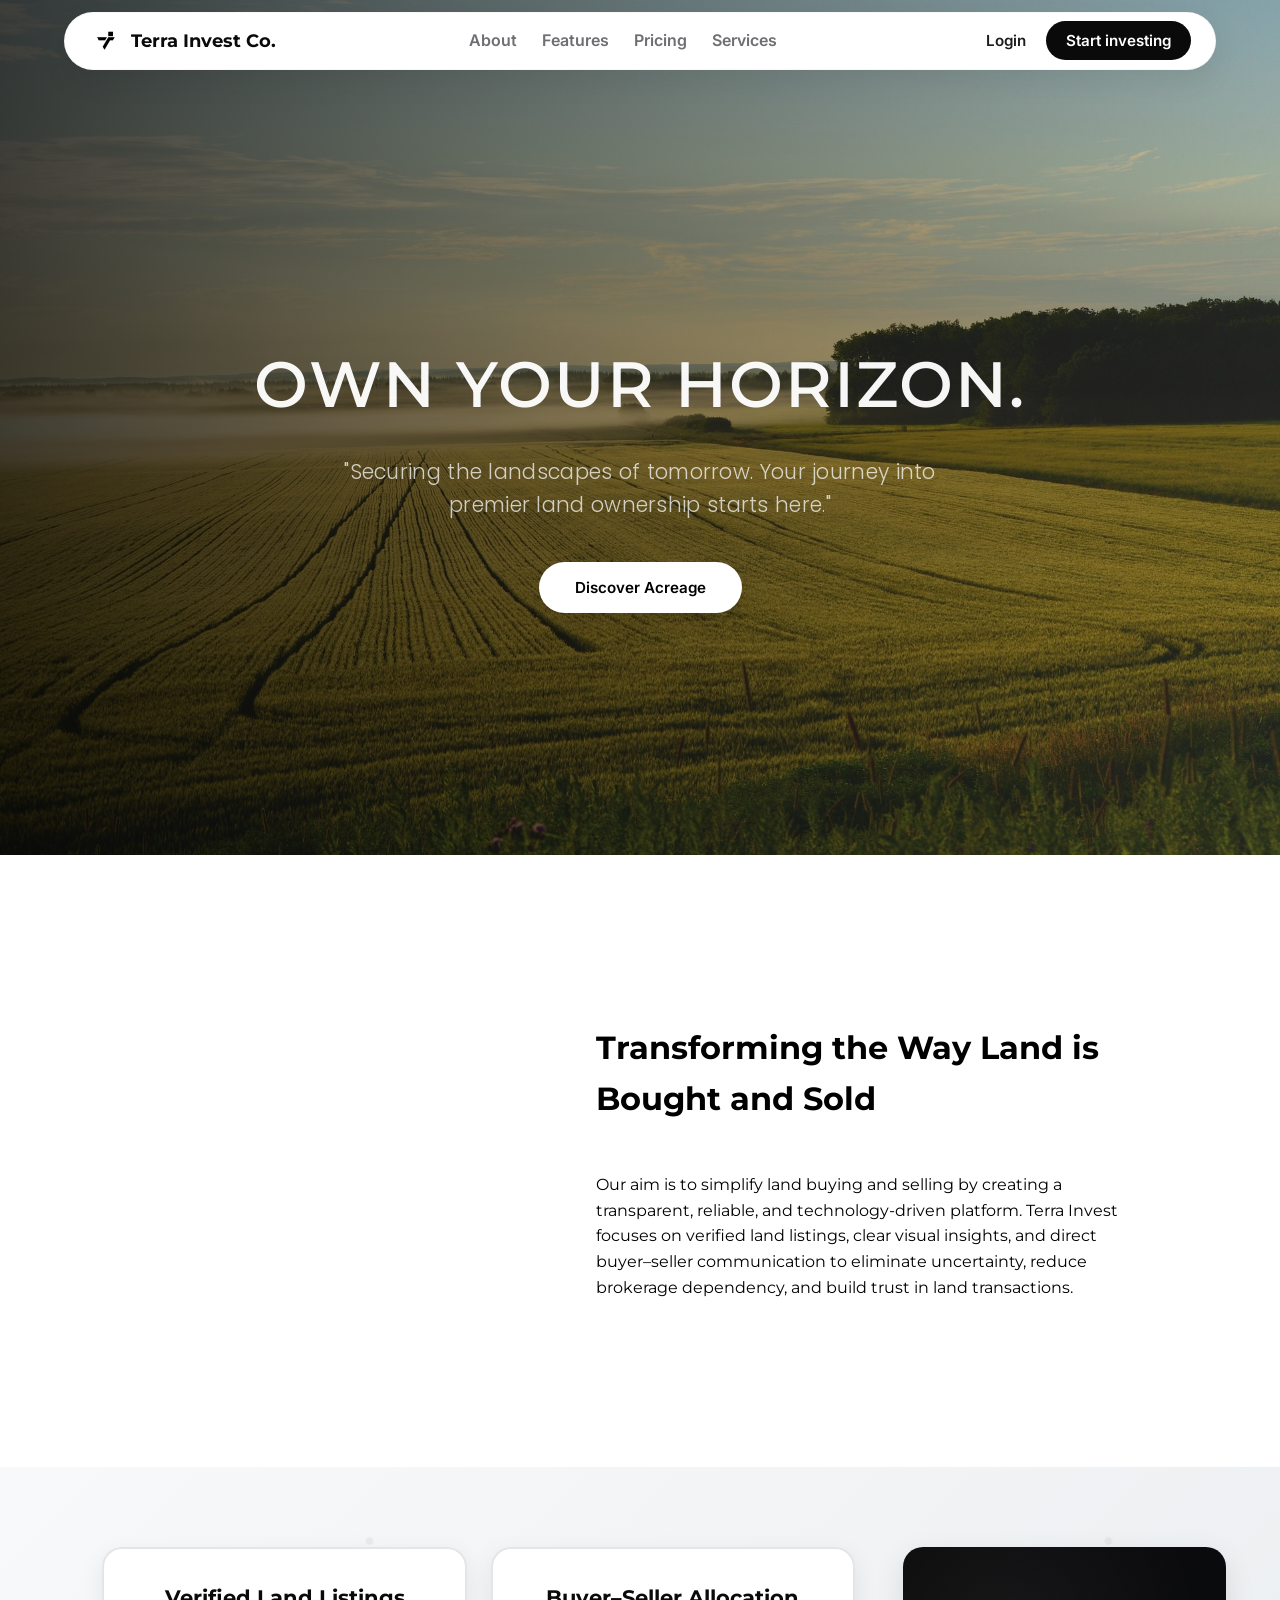
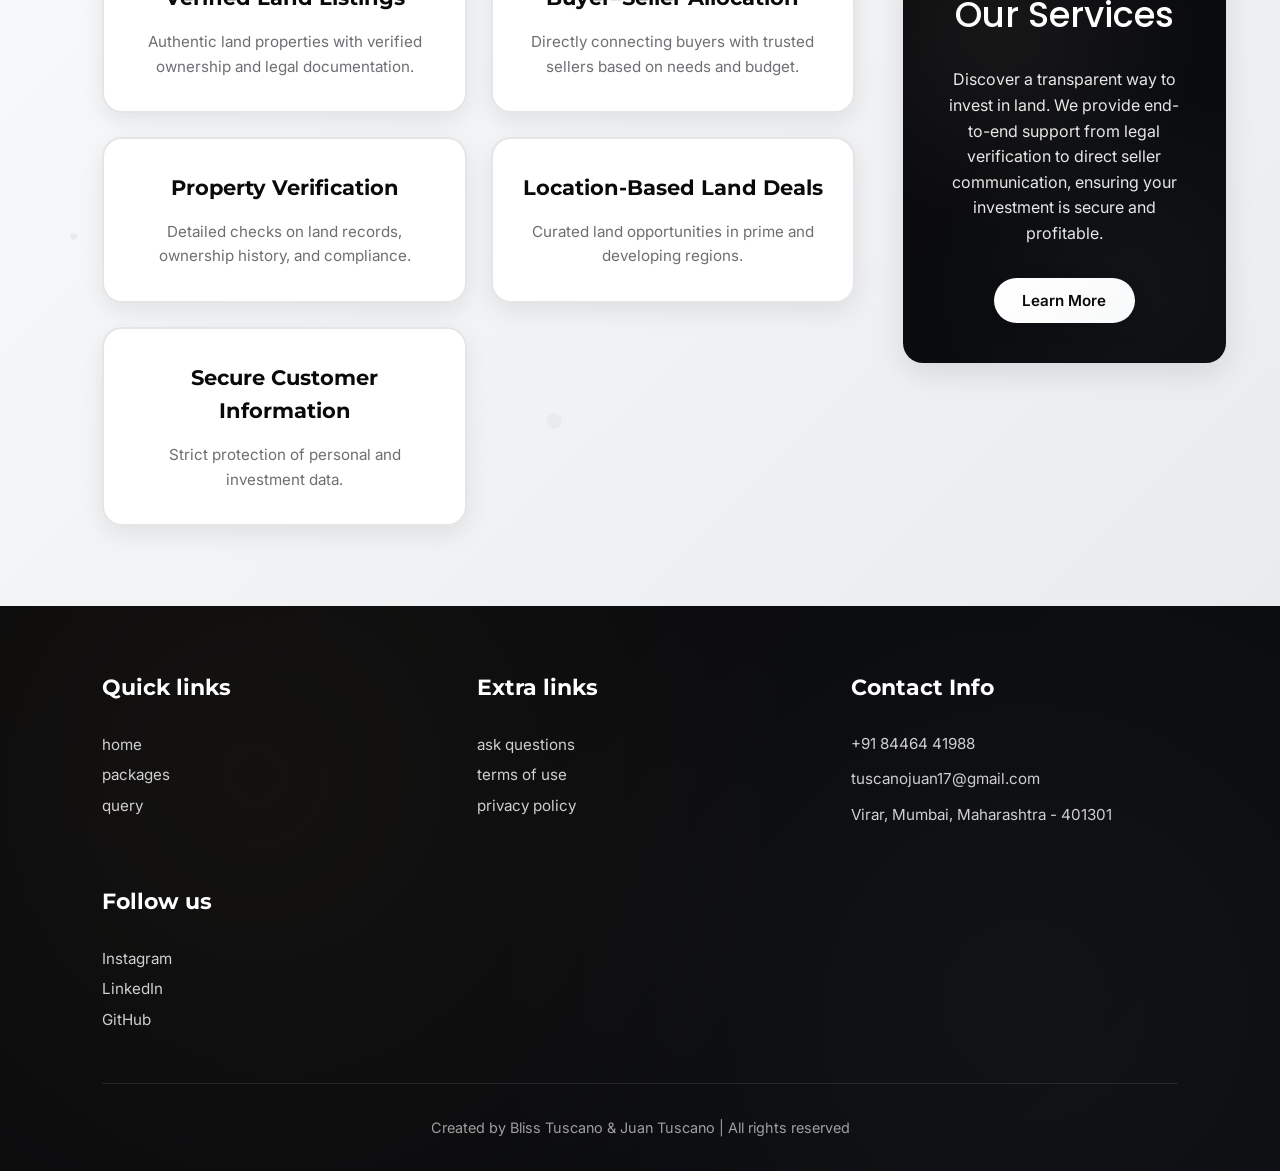
==== index.html @ 183a744d "commit 1" ====
<!DOCTYPE html>
<html lang="en">
<head>
    <meta charset="UTF-8">
    <meta name="viewport" content="width=device-width, initial-scale=1.0">
    <title>Terra Invest & Co.</title>
    <link rel="preconnect" href="https://fonts.googleapis.com">
    <link rel="preconnect" href="https://fonts.gstatic.com" crossorigin>
    <link href="https://fonts.googleapis.com/css2?family=Montserrat:wght@400;600;700;800&family=Inter:wght@300;400;500;600&family=Poppins:wght@100;200;300;400;500;600;700;800;900&display=swap" rel="stylesheet">
    <link rel="stylesheet" href="css/style.css">
    <script src="js/script.js"></script>

<link rel="icon" type="image/png" href="assets/logo_black.png">
</head>
<body>
    <header class="header-wrapper">
    <nav class="floating-navbar">
        <div class="nav-logo">
            <img src="assets/logo_black.png" alt="Terra Invest Co.">
            <span class="logo-text">Terra Invest Co.</span>
        </div>

        <div class="nav-links">
            <div class="close-btn" onclick="toggleMenu()">
                <span>&times;</span>
            </div>
            <a href="#about" class="nav-item">About</a>
            <a href="#features" class="nav-item">Features</a>
            <a href="#pricing" class="nav-item">Pricing</a>
            <a href="#services" class="nav-item">Services</a>
        </div>

        <div class="nav-actions">
            <div id="auth-buttons">
                <a href="#" class="btn-login" onclick="login()">Login</a>
                <a href="#" class="btn-start" onclick="register()">Start investing</a>
            </div>
            <div class="hamburger" onclick="toggleMenu()">
                <span></span>
                <span></span>
                <span></span>
            </div>
        </div>
    </nav>
</header>

  <section class="modern-hero-frame">

    <div class="visual-card" style="background-image: url('assets/farm-5836815_1920.jpg');">

        <div class="content-overlay">
            <div class="text-stack">
                <h1 class="main-display-title">OWN YOUR HORIZON.</h1>
                <p class="description-text">
                   "Securing the landscapes of tomorrow. Your journey into <br>premier land ownership starts here."
                </p>

                <div class="cta-wrapper">
                    <button class="btn-modern-white">Discover Acreage</button>
                </div>
            </div>
        </div>

    </div>
</section>
<section class="aim-wireframe">
  <div class="aim-wrapper">

    <!-- LEFT : Video -->
    <div class="aim-left">
      <div class="video-box">
        <video autoplay muted loop playsinline>
          <source src="assets/hero-video.mp4" type="video/mp4">
        </video>
      </div>
    </div>

    <!-- RIGHT : Content -->
    <div class="aim-right">
      <div class="title-box">
        <h1>Transforming the Way Land is Bought and Sold</h1>
      </div>

      <div class="text-box">
        <p>
          Our aim is to simplify land buying and selling by creating a transparent,
          reliable, and technology-driven platform. Terra Invest focuses on verified
          land listings, clear visual insights, and direct buyer–seller communication
          to eliminate uncertainty, reduce brokerage dependency, and build trust in
          land transactions.
        </p>
      </div>
    </div>


</div>
</section>
<section class="services-wrapper">
    <div class="services-content">
        <div class="services-grid">
            <div class="service">
                <h3>Verified Land Listings</h3>
                <p>Authentic land properties with verified ownership and legal documentation.</p>
            </div>

            <div class="service">
                <h3>Buyer–Seller Allocation</h3>
                <p>Directly connecting buyers with trusted sellers based on needs and budget.</p>
            </div>

            <div class="service">
                <h3>Property Verification</h3>
                <p>Detailed checks on land records, ownership history, and compliance.</p>
            </div>

            <div class="service">
                <h3>Location-Based Land Deals</h3>
                <p>Curated land opportunities in prime and developing regions.</p>
            </div>

            <div class="service">
                <h3>Secure Customer Information</h3>
                <p>Strict protection of personal and investment data.</p>
            </div>
        </div>

        <div class="our-services-content">
            <h2>Our Services</h2>
            <p>
                Discover a transparent way to invest in land. We provide end-to-end support
                from legal verification to direct seller communication, ensuring your
                investment is secure and profitable.
            </p>
            <button>Learn More</button>
        </div>
    </div>
</section>

<footer>
    <div class="footer-container">
        <div class="footer-section">
            <h3>Quick links</h3>
            <a href="#home">home</a>
            <a href="#packages">packages</a>
            <a href="#query">query</a>
        </div>

        <div class="footer-section">
            <h3>Extra links</h3>
            <a href="#contact">ask questions</a>
            <a href="#">terms of use</a>
            <a href="#">privacy policy</a>
        </div>

        <div class="footer-section">
            <h3>Contact Info</h3>
            <p>+91 84464 41988</p>
            <p>tuscanojuan17@gmail.com</p>
            <p>Virar, Mumbai, Maharashtra - 401301</p>
        </div>

        <div class="footer-section">
            <h3>Follow us</h3>
            <a href="#">Instagram</a>
            <a href="#">LinkedIn</a>
            <a href="#">GitHub</a>
        </div>
    </div>

    <div class="footer-bottom">
        <p>Created by Bliss Tuscano & Juan Tuscano | All rights reserved</p>
    </div>
</footer>

<!-- Auth Modal -->
<div id="auth-modal" class="modal-overlay">
    <div class="modal-content">
        <div class="modal-header">
            <h2 id="modal-title">Welcome Back</h2>
            <button class="modal-close" onclick="closeAuthModal()">&times;</button>
        </div>
        <div class="modal-body">
            <div class="tab-buttons">
                <button class="tab-btn active" onclick="switchTab('login')">Login</button>
                <button class="tab-btn" onclick="switchTab('register')">Register</button>
            </div>

            <div id="login-tab" class="tab-content active">
                <form action="php/login.php" method="POST" class="auth-form">
                    <div class="form-group">
                        <input type="email" name="email" placeholder="Email ID" required>
                    </div>
                    <div class="form-group">
                        <input type="password" name="password" placeholder="Password" required>
                    </div>
                    <button type="submit" name="login" class="auth-submit">Login</button>
                </form>
            </div>

            <div id="register-tab" class="tab-content">
                <form action="php/register.php" method="POST" class="auth-form">
                    <div class="form-group">
                        <input type="text" name="name" placeholder="Full Name" required>
                    </div>
                    <div class="form-group">
                        <input type="email" name="email" placeholder="Email ID" required>
                    </div>
                    <div class="form-group">
                        <input type="password" name="password" placeholder="Password" required>
                    </div>
                    <div class="form-group">
                        <input type="password" name="confirm_password" placeholder="Confirm Password" required>
                    </div>
                    <button type="submit" name="register" class="auth-submit">Create Account</button>
                </form>
            </div>
        </div>
    </div>
</div>

</body>
</html>
---- css/style.css ----
:root {
    --brand-dark: #0a0a0b;
    --brand-gold: #c5a059;
    --nav-bg: #ffffff;
    --text-main: #1d1d1f;
    --text-muted: #6e6e73;
    --white: #ffffff;
    --dark-navy: #0a0c10;
}

* { margin: 0; padding: 0; box-sizing: border-box; }

body { 
    font-family: 'Inter', sans-serif; 
    line-height: 1.6; 
    background-color: #f2f0f0;
    margin: 0;
    padding: 0;
    width: 100%;
    overflow-x: hidden;
}

html {
    scroll-behavior: smooth;
}

/* Nav */
.header-wrapper {
    position: fixed;
    top: 0;
    left: 0;
    width: 100%;
    padding: 12px 0;
    z-index: 1000;
    display: flex;
    justify-content: center;
}

.floating-navbar {
    width: 90%;
    max-width: 1200px;
    background: var(--nav-bg);
    display: flex;
    align-items: center;
    justify-content: space-between;
    padding: 12px 24px;
    border-radius: 100px;
    box-shadow: 0 10px 30px rgba(0,0,0,0.08);
    border: 1px solid rgba(0,0,0,0.03);
}

.nav-logo { 
    display: flex; 
    align-items: center; 
    gap: 10px; 
}

.nav-logo img { height: 32px; width: auto; }

.logo-text {
    font-family: 'Montserrat', sans-serif;
    font-weight: 700;
    font-size: 1.1rem;
    color: var(--brand-dark);
}

.nav-links { display: flex; gap: 25px; }

.nav-item {
    text-decoration: none;
    font-weight: 600;
    font-size: 1rem;
    color: var(--text-muted);
    transition: color 0.3s ease;
}

.nav-item:hover { color: var(--brand-dark); }

.nav-actions { display: flex; gap: 12px; align-items: center; }

.hamburger {
    display: none;
    flex-direction: column;
    cursor: pointer;
    gap: 4px;
}

.hamburger span {
    width: 25px;
    height: 3px;
    background: var(--brand-dark);
    transition: 0.3s;
}

.nav-links.mobile-open {
    display: flex;
    position: fixed;
    top: 0;
    right: 0;
    width: 20vw; /* 20% of screen width */
    height: 100vh;
    background: rgba(255, 255, 255, 0.95);
    backdrop-filter: blur(15px);
    flex-direction: column;
    justify-content: flex-start;
    align-items: center;
    padding-top: 100px; /* Increased space from top to account for close button */
    gap: 1.5rem;
    z-index: 9999;
    border-radius: 0;
    box-shadow: -5px 0 20px rgba(0,0,0,0.1);
    animation: slideInFromRight 0.3s ease-out;
}

.nav-links.mobile-open .nav-item {
    font-size: 1.1rem;
    font-weight: 600;
    color: var(--brand-dark);
    text-decoration: none;
    padding: 0.8rem 1rem;
    border-radius: 25px;
    transition: all 0.3s ease;
    position: relative;
    width: 80%; /* Fit within 20% width */
    text-align: center;
}

.close-btn {
    display: none; /* Hidden by default on all screens */
    position: absolute;
    top: 20px;
    right: 20px;
    width: 40px;
    height: 40px;
    background: rgba(0, 0, 0, 0.1);
    border-radius: 50%;
    align-items: center;
    justify-content: center;
    cursor: pointer;
    transition: all 0.3s ease;
    z-index: 10000;
}

.close-btn:hover {
    background: rgba(0, 0, 0, 0.2);
    transform: scale(1.1);
}

.close-btn span {
    font-size: 24px;
    color: var(--brand-dark);
    line-height: 1;
    font-weight: bold;
}

/* Mobile-only close button */
@media (max-width: 768px) {
    .nav-links.mobile-open .close-btn {
        display: flex; /* Show only on mobile when menu is open */
    }
}

/* Desktop: Ensure close button is completely hidden */
@media (min-width: 769px) {
    .close-btn {
        display: none !important;
        visibility: hidden;
    }
}

.nav-links.mobile-open .nav-item::after {
    content: '';
    position: absolute;
    bottom: 0;
    left: 50%;
    width: 0;
    height: 2px;
    background: var(--brand-dark);
    transition: all 0.3s ease;
    transform: translateX(-50%);
}

.nav-links.mobile-open .nav-item:hover::after {
    width: 80%;
}

@keyframes slideInFromRight {
    from {
        opacity: 0;
        transform: translateX(100%);
    }
    to {
        opacity: 1;
        transform: translateX(0);
    }
}

.btn-login, .btn-start {
    font-weight: 600;
    font-size: 0.95rem;
    text-decoration: none;
    border-radius: 50px;
}

.btn-login {
    color: var(--text-main);
    padding: 8px 16px;
    transition: background 0.3s;
}

.btn-login:hover { background: #f5f5f7; }

.btn-start {
    background: var(--brand-dark);
    color: var(--white);
    padding: 10px 20px;
    transition: all 0.3s;
}

.btn-start:hover {
    background: #1d1d1f;
    transform: translateY(-2px);
}

.btn-logout {
    color: var(--text-main);
    padding: 8px 16px;
    text-decoration: none;
    font-weight: 600;
    font-size: 0.95rem;
    border-radius: 50px;
    transition: background 0.3s;
}

.btn-logout:hover {
    background: #f5f5f7;
}

.user-greeting {
    color: var(--text-main);
    font-weight: 600;
    font-size: 0.95rem;
    margin-right: 12px;
}

/* Hero */
.modern-hero-frame {
    min-height: 95vh;
    height: 95vh;
    position: relative;
    overflow: hidden;
}

@media (max-width: 768px) {
    .modern-hero-frame {
        min-height: 100vh;
        height: auto;
        padding-bottom: 2rem;
    }

    .visual-card {
        height: 100vh;
        box-shadow: inset 0 0 50px rgba(0, 0, 0, 0.3), 0 10px 40px rgba(0, 0, 0, 0.2);
    }
}

@media (max-width: 480px) {
    .modern-hero-frame {
        min-height: 90vh;
        padding-bottom: 1rem;
    }

    .visual-card {
        height: 90vh;
        box-shadow: inset 0 0 60px rgba(0, 0, 0, 0.4), 0 8px 30px rgba(0, 0, 0, 0.25);
    }
}

.visual-card {
    position: absolute;
    top: 0;
    left: 0;
    width: 100%;
    height: 95vh;
    background: url('assets/farm-5836815_1920.jpg') center/cover no-repeat;
    z-index: 1;
}

.content-overlay {
    position: absolute;
    inset: 0;
    background: linear-gradient(to right, rgba(0,0,0,0.75) 0%, rgba(0,0,0,0.1) 100%);
    display: flex;
    flex-direction: column;
    align-items: center;
    justify-content: center;
    text-align: center;
    padding: 0 8%;
    gap: 2rem;
    z-index: 2;
}

.text-stack {
    display: flex;
    flex-direction: column;
    align-items: center;
    gap: 1.5rem;
    max-width: 700px;
    margin-top: 05rem;
    width: 100%;
}

.main-display-title {
    font-family: 'Montserrat', sans-serif;
    font-size: clamp(2rem, 8vw, 4rem);
    font-weight: 550;
    width: max-content;
    line-height: 0.95;
    letter-spacing: 2px;
    color: rgba(255, 255, 255, 0.962);
    margin: 2rem 0 0 0;
}

.description-text {
      font-family: "Poppins", sans-serif;
    font-size: clamp(1rem, 3vw, 1.3rem);
    letter-spacing: 0.3px;
    width: fit-content;
    line-height: 1.6;
    font-weight: 300;
    margin-top: 1.0rem;
    color: rgba(255, 255, 255, 0.732);
}

.cta-wrapper {
    margin-top: 1rem;
}

.btn-modern-white {
    background: var(--white);
    color: #000000;
    border: none;
    padding: 16px 36px;
    border-radius: 100px;
    font-family: 'Inter', sans-serif;
    font-weight: 600;
    font-size: 0.95rem;
    cursor: pointer;
    transition: all 0.3s ease;
    box-shadow: 0 8px 25px rgba(0,0,0,0.1);
}

.btn-modern-white:hover {
    transform: translateY(-2px);
    box-shadow: 0 12px 30px rgba(0,0,0,0.15);
}

/* Responsive */
@media (max-width: 1200px) and (min-width: 993px) {
  .title-box h1 {
    font-size: clamp(2rem, 4vw + 0.5rem, 2.8rem);
  }
  .text-box p {
    font-size: clamp(1.1rem, 2vw + 0.3rem, 1.3rem);
  }
}

@media (max-width: 768px) {
    .header-wrapper {
        padding: 0; /* Remove all padding for mobile */
    }
    .nav-links { display: none; }
    .hamburger { display: flex; }
    .floating-navbar {
        width: 100%;
        padding: 12px 16px; /* Add vertical padding for height, keep horizontal */
        background: var(--nav-bg); /* Keep white background */
        backdrop-filter: blur(10px);
        box-shadow: 0 10px 30px rgba(0,0,0,0.08);
        border: 1px solid rgba(0,0,0,0.03);
        border-radius: 0; /* Remove border radius for straight edges */
        min-height: 56px; /* Set minimum height for better touch targets */
        align-items: center; /* Ensure vertical centering */
    }
    .nav-logo img {
        display: block; /* Show original logo */
        height: 28px;
    }
    .nav-logo {
        background-image: none; /* Remove background image */
        padding-left: 0;
        width: auto;
    }
    .logo-text {
        font-family: 'Montserrat', sans-serif;
        font-weight: 700; /* Same as desktop */
        font-size: 1rem;
        color: var(--brand-dark); /* Keep black text */
    }
    .nav-actions { gap: 12px; }
    .btn-login {
        padding: 6px 12px;
        font-size: 0.85rem;
        background: transparent;
        color: var(--text-main);
        border: none;
    }
    .btn-login:hover {
        background: #f5f5f7;
    }
    .btn-start { display: none; } /* Hide Start investing button on mobile */

    /* Mobile Hero Redesign */
    .content-overlay {
        padding: 0 6%;
        gap: 1.5rem;
        justify-content: flex-start;
        padding-top: 30vh; /* Minimum 30% spacing from top */
        background: linear-gradient(to right, rgba(0,0,0,0.8) 0%, rgba(0,0,0,0.2) 100%);
    }

    .text-stack {
        margin-top: 0;
        gap: 1rem;
        align-items: flex-start;
        text-align: left;
    }

    .main-display-title {
        font-size: clamp(2.2rem, 12vw, 3.2rem);
        line-height: 1;
        letter-spacing: 1px;
        text-align: left;
        width: 100%;
        max-width: none;
        margin-top: 0;
    }

    .description-text {
        font-size: clamp(0.95rem, 4.5vw, 1.1rem);
        margin-top: 0.5rem;
        text-align: left;
        max-width: 100%;
        line-height: 1.5;
    }

    .description-text br {
        display: none; /* Remove line break on mobile */
    }

    .btn-modern-white {
        padding: 16px 32px;
        font-size: 0.95rem;
        margin-top: 1rem;
    }

    .title-box h1 {
      font-size: clamp(1.6rem, 6vw, 2.4rem);
    }
    .text-box p {
      font-size: clamp(0.9rem, 3.5vw, 1.2rem);
    }
}

/* Hamburger Animation */
.hamburger {
    cursor: pointer;
    transition: all 0.3s ease;
}

.hamburger.active span:nth-child(1) {
    transform: rotate(-45deg) translate(-6px, 6px);
}

.hamburger.active span:nth-child(2) {
    opacity: 0;
    transform: translateX(20px);
}

.hamburger.active span:nth-child(3) {
    transform: rotate(45deg) translate(-6px, -6px);
}

/* Additional Mobile Improvements */
@media (max-width: 480px) {
    .header-wrapper {
        padding: 0; /* Remove all padding for mobile */
    }
    .floating-navbar {
        width: 100%;
        padding: 10px 12px; /* Add vertical padding for height, keep horizontal */
        background: var(--nav-bg); /* Keep white background */
        backdrop-filter: blur(10px);
        box-shadow: 0 10px 30px rgba(0,0,0,0.08);
        border: 1px solid rgba(0,0,0,0.03);
        border-radius: 0; /* Remove border radius for straight edges */
        min-height: 48px; /* Set minimum height for smaller screens */
        align-items: center; /* Ensure vertical centering */
    }

    .nav-logo img {
        display: block; /* Show original logo */
        height: 24px;
    }
    .nav-logo {
        background-image: none; /* Remove background image */
        padding-left: 0;
        width: auto;
    }

    .logo-text {
        font-family: 'Montserrat', sans-serif;
        font-weight: 700; /* Same as desktop */
        font-size: 0.9rem;
        color: var(--brand-dark); /* Keep black text */
    }

    .nav-actions {
        gap: 8px;
    }

    .btn-login {
        padding: 4px 8px;
        font-size: 0.8rem;
        background: transparent;
        color: var(--text-main);
        border: none;
    }

    .btn-start { display: none; }

    .close-btn {
        width: 35px;
        height: 35px;
    }

    .close-btn span {
        font-size: 20px;
    }

    .nav-links.mobile-open {
        width: 25vw; /* Slightly wider on very small screens for usability */
        padding-top: 90px; /* Increased space for close button */
    }

    .nav-links.mobile-open .nav-item {
        font-size: 1rem;
        padding: 0.6rem 0.8rem;
    }

    /* Mobile Hero for small screens */
    .content-overlay {
        padding: 0 5%;
        gap: 1.2rem;
        padding-top: 30vh; /* Minimum 30% spacing from top */
        background: linear-gradient(to right, rgba(0,0,0,0.85) 0%, rgba(0,0,0,0.25) 100%);
    }

    .text-stack {
        gap: 0.8rem;
    }

    .main-display-title {
        font-size: clamp(2rem, 14vw, 2.8rem);
        letter-spacing: 0.5px;
        margin-top: 0;
    }

    .description-text {
        font-size: clamp(0.9rem, 5vw, 1rem);
        margin-top: 0.3rem;
    }

    .btn-modern-white {
        padding: 14px 28px;
        font-size: 0.9rem;
        width: 100%;
        max-width: 280px;
    }
}

/* ===== Main Section ===== */
.aim-wireframe {
  background-color: #ffffff;
  padding: 6rem 8%;
  font-family: "Montserrat", sans-serif;
  color: #101a14;
  width: 100%;
}

/* Wrapper */
.aim-wrapper {
  display: flex;
  min-height: 420px;
}

/* ===== LEFT SIDE ===== */
.aim-left {
  width: 40%;
  display: flex;
  justify-content: center;
  align-items: center;
}

.video-box {
  width: 85%;
  height: 320px;
  border-radius: 0.5rem;
  overflow: hidden;
}

.video-box video {
  width: 100%;
  height: 100%;
  object-fit: cover;
  display: block;
}

/* ===== RIGHT SIDE ===== */
.aim-right {
  width: 60%;
  padding-left: 4rem;
  display: flex;
  flex-direction: column;
  justify-content: center;
}

.title-box {
  width: 100%;
  max-width: 800px;
  margin: 0 auto 3rem;
}

.title-box h1 {
  color: #000000;
  font-size: 02rem;
  text-align: left;
  max-width: 100%;
  margin: 0 auto;
}

/* Paragraph box */
.text-box {
  width: 90%;
  max-width: 900px;
}

.text-box p {
  color: #000000;
  font-size:  1rem;
  max-width: 100%;
  margin: 0 auto;
}

/* ========================= */
/* ===== TABLET ===== */
/* ========================= */
@media (max-width: 992px) {
  .aim-wrapper {
    flex-direction: column;
    gap: 3rem;
  }

  .aim-left,
  .aim-right {
    width: 100%;
    padding-left: 0;
  }

  .aim-left {
    order: 2; /* Video comes second */
  }

  .aim-right {
    order: 1; /* Content comes first */
  }

  .title-box,
  .text-box {
    width: 100%;
    padding-left: 2rem;
    padding-right: 2rem;
  }

  .title-box h1 {
    font-size: clamp(1.8rem, 7vw, 2.6rem);
  }

  .text-box p {
    font-size: clamp(0.95rem, 3.8vw, 1.3rem);
    line-height: clamp(1.4, 4.5vw, 2.2rem);
  }
}

/* ========================= */
/* ===== SERVICES WRAPPER ===== */
/* ========================= */
.services-wrapper {
  background: linear-gradient(135deg, #f8f9fa 0%, #e9ecef 100%);
  padding: 5rem 8%;
  position: relative;
  overflow: hidden;
}

.services-wrapper::before {
  content: '';
  position: absolute;
  top: 0;
  left: 0;
  right: 0;
  bottom: 0;
  background: url('data:image/svg+xml,<svg xmlns="http://www.w3.org/2000/svg" viewBox="0 0 100 100"><defs><pattern id="grain" width="100" height="100" patternUnits="userSpaceOnUse"><circle cx="25" cy="25" r="1" fill="%230a0a0b" opacity="0.03"/><circle cx="75" cy="75" r="1" fill="%230a0a0b" opacity="0.03"/><circle cx="50" cy="10" r="0.5" fill="%230a0a0b" opacity="0.05"/><circle cx="10" cy="50" r="0.5" fill="%230a0a0b" opacity="0.05"/><circle cx="90" cy="30" r="0.5" fill="%230a0a0b" opacity="0.05"/></pattern></defs><rect width="100" height="100" fill="url(%23grain)"/></svg>');
  pointer-events: none;
}

.services-content {
  display: grid;
  grid-template-columns: 70% 30%;
  gap: 3rem;
  max-width: 1400px;
  margin: 0 auto;
  align-items: start;
}

/* ========================= */
/* ===== SERVICES GRID ===== */
/* ========================= */
.services-grid {
  display: grid;
  grid-template-columns: repeat(auto-fit, minmax(250px, 1fr));
  gap: 1.5rem;
}

.service {
  background: rgba(255, 255, 255, 0.95);
  backdrop-filter: blur(10px);
  border: 2px solid rgba(0, 0, 0, 0.1);
  border-radius: 20px;
  padding: 2rem 1.5rem;
  text-align: center;
  transition: all 0.4s cubic-bezier(0.175, 0.885, 0.32, 1.275);
  position: relative;
  overflow: hidden;
  cursor: pointer;
  box-shadow: 0 8px 25px rgba(0, 0, 0, 0.08);
}

.service::before {
  content: '';
  position: absolute;
  top: 0;
  left: -100%;
  width: 100%;
  height: 100%;
  background: linear-gradient(90deg, transparent, rgba(0, 0, 0, 0.1), transparent);
  transition: left 0.6s ease;
}

.service:hover::before {
  left: 100%;
}

.service:hover {
  transform: translateY(-8px) scale(1.02);
  box-shadow: 0 15px 35px rgba(0, 0, 0, 0.15);
  border-color: rgba(0, 0, 0, 0.3);
  background: rgba(0, 0, 0, 0.05);
}

.service h3 {
  font-family: 'Montserrat', sans-serif;
  font-size: 1.3rem;
  font-weight: 700;
  color: var(--brand-dark);
  margin-bottom: 1rem;
  position: relative;
  z-index: 2;
  transition: color 0.3s ease;
}

.service:hover h3 {
  color: #000000;
}

.service p {
  font-family: 'Inter', sans-serif;
  font-size: 0.95rem;
  line-height: 1.6;
  color: var(--text-muted);
  position: relative;
  z-index: 2;
  transition: color 0.3s ease;
}

.service:hover p {
  color: #333333;
}

/* ========================= */
/* ===== OUR SERVICES CONTENT ===== */
/* ========================= */
.our-services-content {
  background: linear-gradient(135deg, var(--brand-dark) 0%, #0a0c10 100%);
  color: white;
  padding: 2.5rem;
  border-radius: 20px;
  text-align: center;
  position: relative;
  overflow: hidden;
  display: flex;
  flex-direction: column;
  justify-content: center;
  min-height: 400px;
  box-shadow: 0 10px 30px rgba(0, 0, 0, 0.1);
}

.our-services-content::before {
  content: '';
  position: absolute;
  top: 0;
  left: 0;
  right: 0;
  bottom: 0;
  background: radial-gradient(circle at 30% 20%, rgba(255, 255, 255, 0.05) 0%, transparent 50%),
              radial-gradient(circle at 70% 80%, rgba(255, 255, 255, 0.03) 0%, transparent 50%);
  pointer-events: none;
}

.our-services-content h2 {
  font-family: 'Poppins', sans-serif;
  font-size: clamp(1.8rem, 3vw, 2.2rem);
  font-weight: 500;
  margin-bottom: 1.5rem;
  color: white;
  position: relative;
  z-index: 2;
  animation: fadeInUp 1s ease-out;
}

.our-services-content p {
  font-family: 'Inter', sans-serif;
  font-size: clamp(0.9rem, 1.5vw, 1rem);
  line-height: 1.6;
  margin-bottom: 2rem;
  color: rgba(255, 255, 255, 0.9);
  position: relative;
  z-index: 2;
  animation: fadeInUp 1s ease-out 0.2s both;
}

.our-services-content button {
  background: linear-gradient(135deg, #ffffff 0%, #f8f9fa 100%);
  color: var(--brand-dark);
  border: none;
  padding: 0.8rem 1.8rem;
  border-radius: 50px;
  font-family: 'Inter', sans-serif;
  font-size: 0.95rem;
  font-weight: 600;
  cursor: pointer;
  transition: all 0.3s ease;
  position: relative;
  z-index: 2;
  box-shadow: 0 6px 20px rgba(0, 0, 0, 0.15);
  animation: fadeInUp 1s ease-out 0.4s both;
  align-self: center;
}

.our-services-content button:hover {
  transform: translateY(-2px);
  box-shadow: 0 10px 25px rgba(0, 0, 0, 0.2);
  background: linear-gradient(135deg, #f8f9fa 0%, #ffffff 100%);
}

/* Animations */
@keyframes fadeInUp {
  from {
    opacity: 0;
    transform: translateY(30px);
  }
  to {
    opacity: 1;
    transform: translateY(0);
  }
}

/* ===== MOBILE RESPONSIVE ===== */
@media (max-width: 768px) {
  .services-wrapper {
    padding: 3rem 5%;
  }

  .services-content {
    grid-template-columns: 1fr;
    gap: 2rem;
  }

  .services-grid {
    grid-template-columns: repeat(auto-fit, minmax(280px, 1fr));
    gap: 1.5rem;
  }

  .service {
    padding: 1.5rem 1.2rem;
    border-radius: 15px;
  }

  .service h3 {
    font-size: 1.2rem;
    margin-bottom: 0.8rem;
  }

  .service p {
    font-size: 0.9rem;
    line-height: 1.5;
  }

  .our-services-content {
    padding: 2rem;
    min-height: auto;
  }

  .our-services-content h2 {
    font-size: 2rem;
    margin-bottom: 1rem;
  }

  .our-services-content p {
    font-size: 1rem;
    margin-bottom: 1.5rem;
  }

  .our-services-content button {
    padding: 0.8rem 1.8rem;
    font-size: 0.95rem;
  }
}

/* ========================= */
/* ===== FOOTER ===== */
/* ========================= */
footer {
  background: linear-gradient(135deg, var(--brand-dark) 0%, #0a0c10 100%);
  color: white;
  padding: 4rem 8% 2rem;
  position: relative;
  overflow: hidden;
}

footer::before {
  content: '';
  position: absolute;
  top: 0;
  left: 0;
  right: 0;
  bottom: 0;
  background: radial-gradient(circle at 20% 30%, rgba(197, 160, 89, 0.05) 0%, transparent 50%),
              radial-gradient(circle at 80% 70%, rgba(255, 255, 255, 0.03) 0%, transparent 50%);
  pointer-events: none;
}

.footer-container {
  display: grid;
  grid-template-columns: repeat(auto-fit, minmax(250px, 1fr));
  gap: 3rem;
  max-width: 1400px;
  margin: 0 auto 3rem;
  position: relative;
  z-index: 2;
}

.footer-section h3 {
  font-family: 'Montserrat', sans-serif;
  font-size: 1.4rem;
  font-weight: 700;
  color: white;
  margin-bottom: 1.5rem;
  position: relative;
}

.footer-section a {
  display: block;
  color: rgba(255, 255, 255, 0.8);
  text-decoration: none;
  font-family: 'Inter', sans-serif;
  font-size: 0.95rem;
  line-height: 2;
  transition: all 0.3s ease;
  position: relative;
}

.footer-section a:hover {
  color: rgba(255, 255, 255, 0.9);
  transform: translateX(5px);
}

.footer-section p {
  color: rgba(255, 255, 255, 0.8);
  font-family: 'Inter', sans-serif;
  font-size: 0.95rem;
  line-height: 1.8;
  margin-bottom: 0.5rem;
}

.footer-bottom {
  border-top: 1px solid rgba(255, 255, 255, 0.1);
  padding-top: 2rem;
  text-align: center;
  position: relative;
  z-index: 2;
}

.footer-bottom p {
  font-family: 'Inter', sans-serif;
  font-size: 0.9rem;
  color: rgba(255, 255, 255, 0.6);
  margin: 0;
}

/* ===== FOOTER MOBILE RESPONSIVE ===== */
@media (max-width: 768px) {
  footer {
    padding: 3rem 5% 1.5rem;
  }

  .footer-container {
    grid-template-columns: 1fr;
    gap: 2rem;
    margin-bottom: 2rem;
  }

  .footer-section {
    text-align: center;
  }

  .footer-section h3 {
    font-size: 1.3rem;
    margin-bottom: 1.2rem;
  }

  .footer-section a:hover {
    transform: none;
  }

  .footer-bottom p {
    font-size: 0.85rem;
  }
}

@media (max-width: 480px) {
  footer {
    padding: 2.5rem 4% 1rem;
  }

  .footer-container {
    gap: 1.5rem;
  }

  .footer-section h3 {
    font-size: 1.2rem;
  }

  .footer-section a,
  .footer-section p {
    font-size: 0.9rem;
  }
}

/* ========================= */
/* ===== MODAL STYLES ===== */
/* ========================= */

.modal-overlay {
  position: fixed;
  top: 0;
  left: 0;
  width: 100%;
  height: 100%;
  background: rgba(0, 0, 0, 0.5);
  display: none;
  justify-content: center;
  align-items: center;
  z-index: 2000;
  backdrop-filter: blur(5px);
}

.modal-overlay.active {
  display: flex;
}

.modal-content {
  background: white;
  border-radius: 12px;
  width: 90%;
  max-width: 450px;
  max-height: 90vh;
  overflow-y: auto;
  box-shadow: 0 20px 40px rgba(0, 0, 0, 0.15);
  animation: modalSlideIn 0.3s ease-out;
}

@keyframes modalSlideIn {
  from {
    opacity: 0;
    transform: translateY(-20px) scale(0.95);
  }
  to {
    opacity: 1;
    transform: translateY(0) scale(1);
  }
}

.modal-header {
  display: flex;
  justify-content: space-between;
  align-items: center;
  padding: 24px 24px 0;
  border-bottom: 1px solid #e5e5e5;
  margin-bottom: 24px;
}

.modal-header h2 {
  font-family: 'Montserrat', sans-serif;
  font-size: 1.5rem;
  font-weight: 700;
  color: var(--brand-dark);
  margin: 0;
}

.modal-close {
  background: none;
  border: none;
  font-size: 24px;
  color: var(--text-muted);
  cursor: pointer;
  padding: 4px;
  border-radius: 4px;
  transition: all 0.2s ease;
}

.modal-close:hover {
  background: #f5f5f5;
  color: var(--brand-dark);
}

.modal-body {
  padding: 0 24px 24px;
}

/* Tab Styles */
.tab-buttons {
  display: flex;
  margin-bottom: 24px;
}

.tab-btn {
  flex: 1;
  padding: 12px 0;
  background: none;
  border: none;
  font-family: 'Inter', sans-serif;
  font-size: 1rem;
  font-weight: 600;
  color: var(--text-muted);
  cursor: pointer;
  border-bottom: 2px solid transparent;
  transition: all 0.3s ease;
}

.tab-btn.active {
  color: var(--brand-dark);
  border-bottom-color: var(--brand-dark);
}

.tab-content {
  display: none;
}

.tab-content.active {
  display: block;
}

/* Form Styles */
.auth-form {
  width: 100%;
}

.form-group {
  margin-bottom: 16px;
}

.form-group input {
  width: 100%;
  padding: 12px 16px;
  border: 2px solid #e5e5e5;
  border-radius: 8px;
  font-family: 'Inter', sans-serif;
  font-size: 1rem;
  transition: border-color 0.3s ease;
}

.form-group input:focus {
  outline: none;
  border-color: var(--brand-dark);
}

.auth-submit {
  width: 100%;
  padding: 12px;
  background: var(--brand-dark);
  color: white;
  border: none;
  border-radius: 8px;
  font-family: 'Inter', sans-serif;
  font-size: 1rem;
  font-weight: 600;
  cursor: pointer;
  transition: background 0.3s ease;
  margin-bottom: 16px;
}

.auth-submit:hover {
  background: #333333;
}

.auth-link {
  text-align: center;
  font-size: 0.9rem;
  color: var(--text-muted);
}

.auth-link a {
  color: var(--brand-dark);
  text-decoration: none;
  font-weight: 600;
}

.auth-link a:hover {
  text-decoration: underline;
}
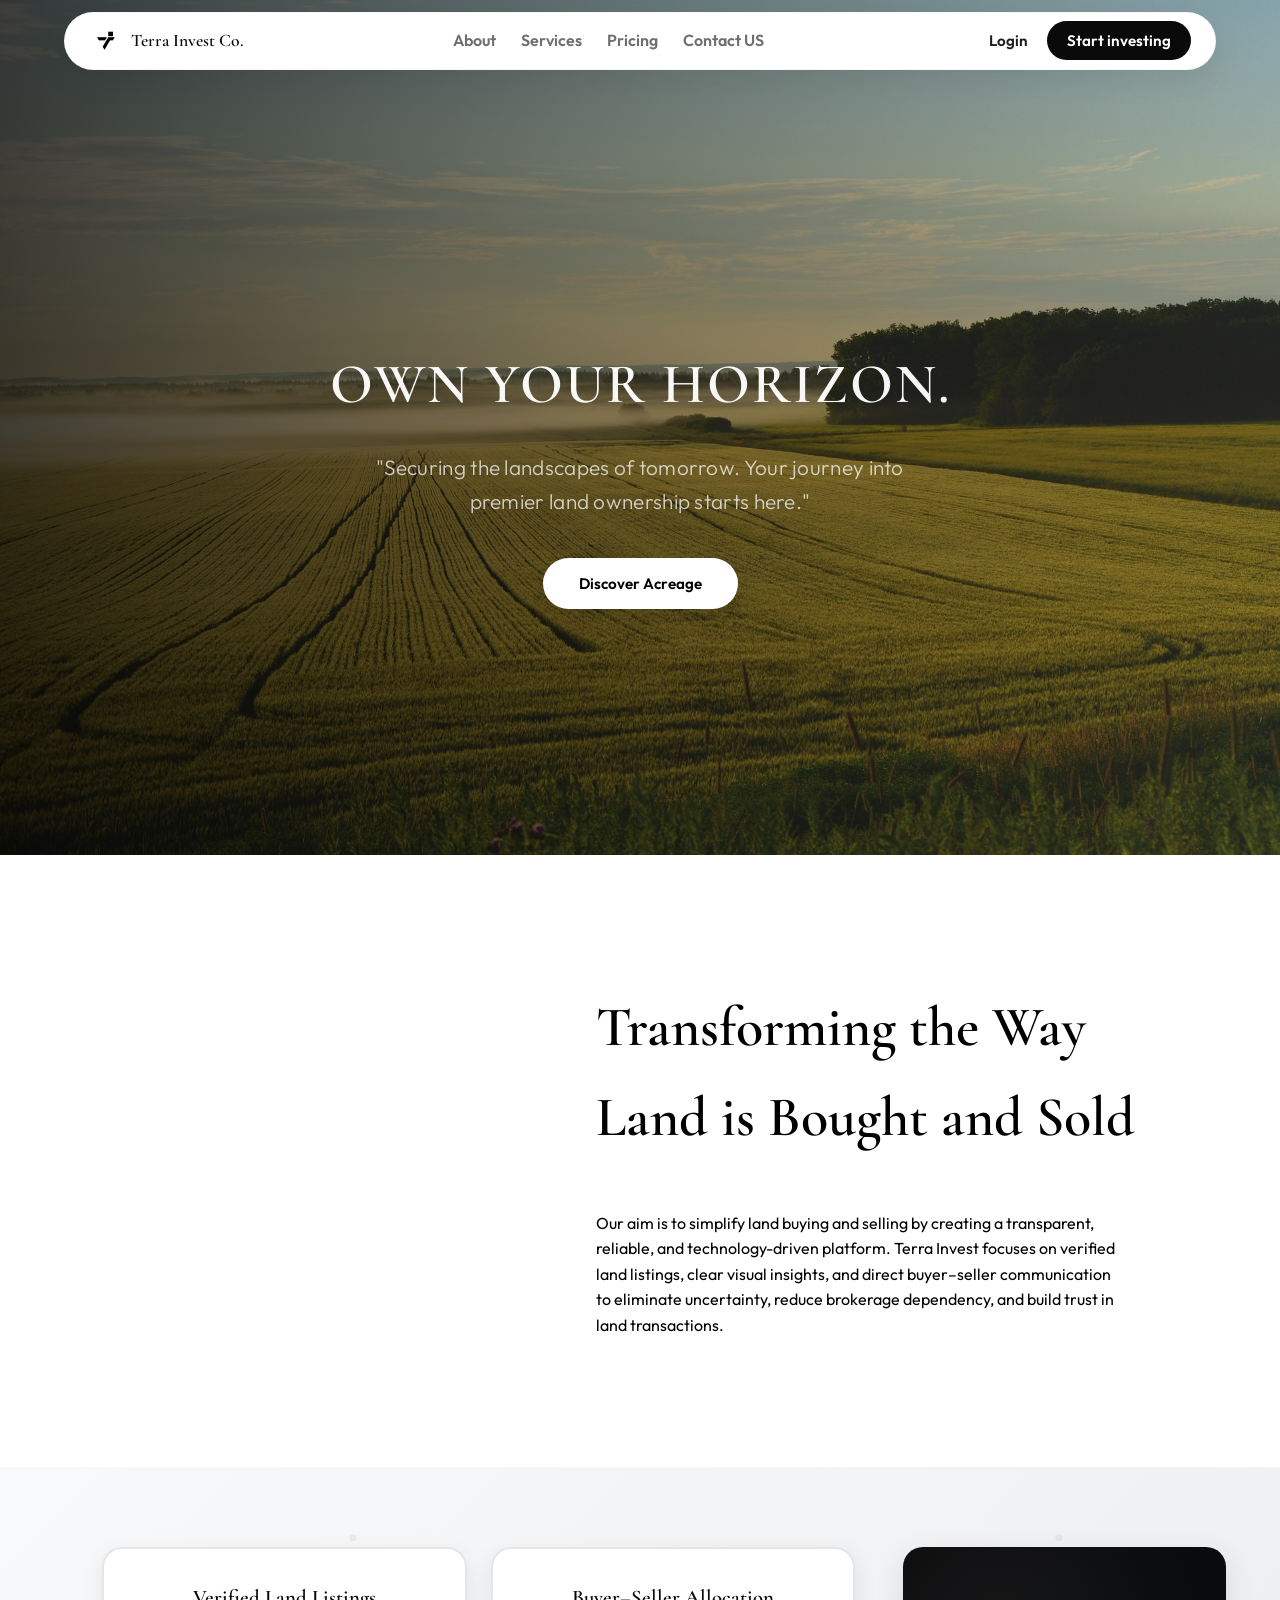
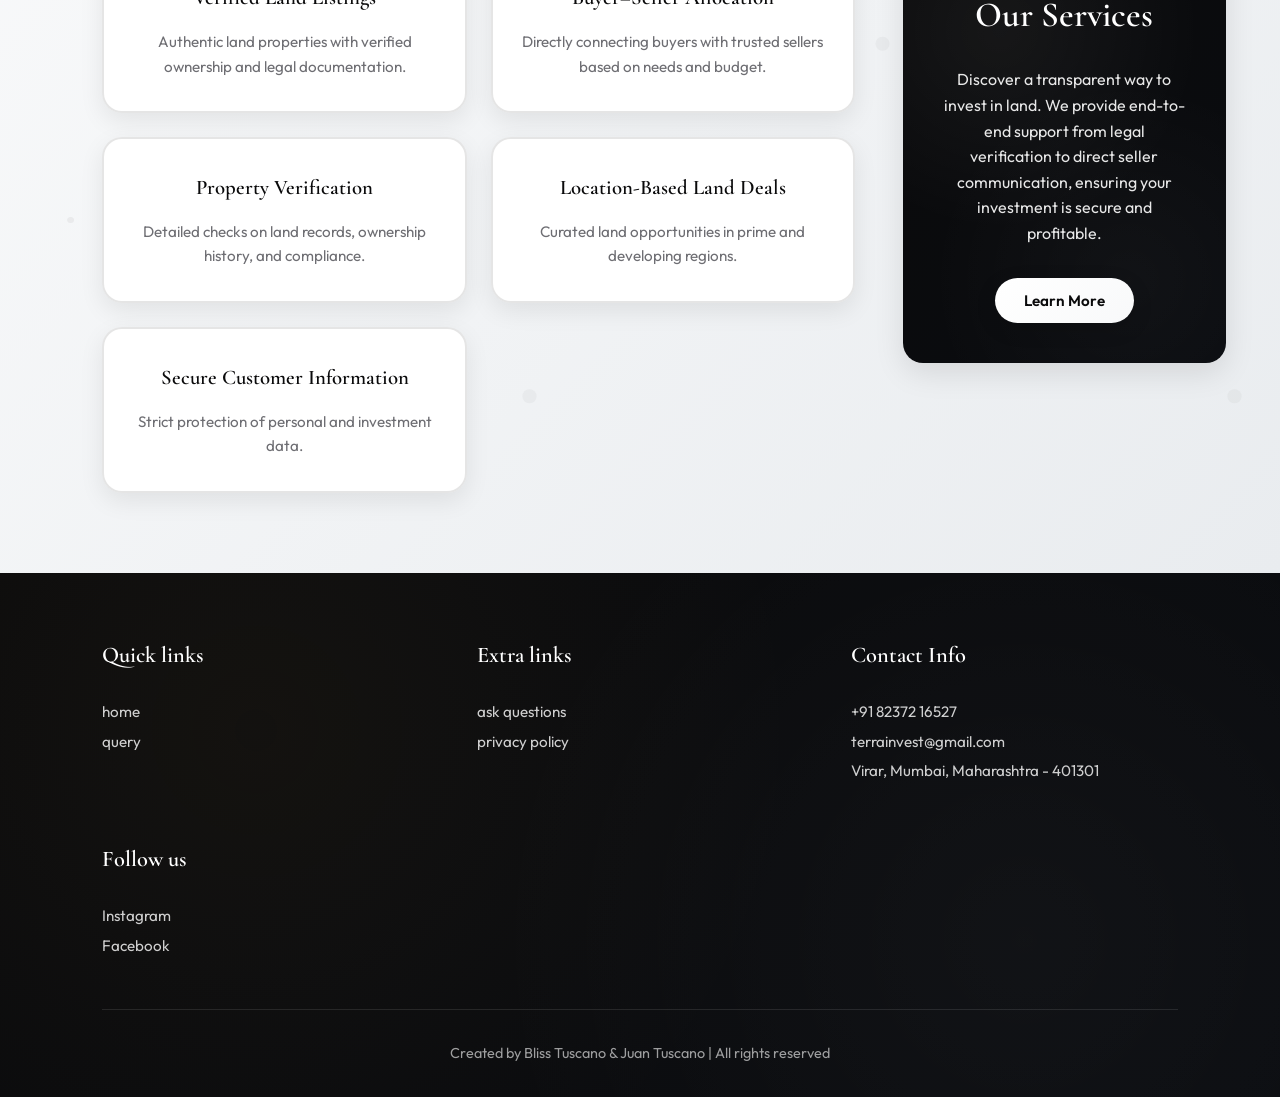
==== commit 66403379: "bliss Co-authored-by: Copilot <copilot@github.com>" ====
--- a/index.html
+++ b/index.html
@@ -6,7 +6,7 @@
     <title>Terra Invest & Co.</title>
     <link rel="preconnect" href="https://fonts.googleapis.com">
     <link rel="preconnect" href="https://fonts.gstatic.com" crossorigin>
-    <link href="https://fonts.googleapis.com/css2?family=Montserrat:wght@400;600;700;800&family=Inter:wght@300;400;500;600&family=Poppins:wght@100;200;300;400;500;600;700;800;900&display=swap" rel="stylesheet">
+    <link href="https://fonts.googleapis.com/css2?family=Cormorant+Garamond:wght@300;400;500;600;700&family=Outfit:wght@300;400;500;600&display=swap" rel="stylesheet">
     <link rel="stylesheet" href="css/style.css">
     <script src="js/script.js"></script>
 
@@ -25,15 +25,17 @@
                 <span>&times;</span>
             </div>
             <a href="#about" class="nav-item">About</a>
-            <a href="#features" class="nav-item">Features</a>
+            <a href="#services" class="nav-item">Services</a>
             <a href="#pricing" class="nav-item">Pricing</a>
-            <a href="#services" class="nav-item">Services</a>
+            <a href="contact.html" class="nav-item">Contact US</a>
         </div>
 
         <div class="nav-actions">
             <div id="auth-buttons">
-                <a href="#" class="btn-login" onclick="login()">Login</a>
-                <a href="#" class="btn-start" onclick="register()">Start investing</a>
+                <!-- Fix: prevent the `#` href from jumping the page before opening the modal. -->
+                <a href="#" class="btn-login" onclick="login(); return false;">Login</a>
+                <!-- Fix: prevent the `#` href from jumping the page before opening the modal. -->
+                <a href="#" class="btn-start" onclick="register(); return false;">Start investing</a>
             </div>
             <div class="hamburger" onclick="toggleMenu()">
                 <span></span>
@@ -63,7 +65,7 @@
 
     </div>
 </section>
-<section class="aim-wireframe">
+<section class="aim-wireframe" id="about">
   <div class="aim-wrapper">
 
     <!-- LEFT : Video -->
@@ -95,8 +97,8 @@
 
 </div>
 </section>
-<section class="services-wrapper">
-    <div class="services-content">
+<section class="services-wrapper" id="pricing">
+    <div class="services-content" id="services">
         <div class="services-grid">
             <div class="service">
                 <h3>Verified Land Listings</h3>
@@ -140,30 +142,31 @@
     <div class="footer-container">
         <div class="footer-section">
             <h3>Quick links</h3>
-            <a href="#home">home</a>
-            <a href="#packages">packages</a>
-            <a href="#query">query</a>
+            <!-- Fix: replace the placeholder link with the actual home page path. -->
+            <a href="index.html">home</a>
+            <a href="contact.html">query</a>
         </div>
 
         <div class="footer-section">
             <h3>Extra links</h3>
-            <a href="#contact">ask questions</a>
-            <a href="#">terms of use</a>
+            <a href="contact.html">ask questions</a>
             <a href="#">privacy policy</a>
         </div>
 
         <div class="footer-section">
             <h3>Contact Info</h3>
-            <p>+91 84464 41988</p>
-            <p>tuscanojuan17@gmail.com</p>
+            <!-- Fix: phone link should dial instead of opening the contact page. -->
+            <a href="tel:+918237216527">+91 82372 16527</a>
+            <!-- Fix: email link should use `mailto:` instead of a hard-coded Gmail compose URL. -->
+            <a href="mailto:terrainvest@gmail.com">terrainvest@gmail.com</a>
             <p>Virar, Mumbai, Maharashtra - 401301</p>
         </div>
 
         <div class="footer-section">
             <h3>Follow us</h3>
             <a href="#">Instagram</a>
-            <a href="#">LinkedIn</a>
-            <a href="#">GitHub</a>
+            <a href="#">Facebook</a>
+           
         </div>
     </div>
 
@@ -219,4 +222,4 @@
 </div>
 
 </body>
-</html>+</html>
--- a/css/style.css
+++ b/css/style.css
@@ -11,7 +11,7 @@
 * { margin: 0; padding: 0; box-sizing: border-box; }
 
 body { 
-    font-family: 'Inter', sans-serif; 
+    font-family: 'Outfit', sans-serif; 
     line-height: 1.6; 
     background-color: #f2f0f0;
     margin: 0;
@@ -58,8 +58,8 @@
 .nav-logo img { height: 32px; width: auto; }
 
 .logo-text {
-    font-family: 'Montserrat', sans-serif;
-    font-weight: 700;
+    font-family: 'Cormorant Garamond', serif;
+    font-weight: 600;
     font-size: 1.1rem;
     color: var(--brand-dark);
 }
@@ -311,9 +311,9 @@
 }
 
 .main-display-title {
-    font-family: 'Montserrat', sans-serif;
-    font-size: clamp(2rem, 8vw, 4rem);
-    font-weight: 550;
+    font-family: 'Cormorant Garamond', serif;
+    font-size: clamp(38px, 5vw, 56px);
+    font-weight: 600;
     width: max-content;
     line-height: 0.95;
     letter-spacing: 2px;
@@ -322,7 +322,7 @@
 }
 
 .description-text {
-      font-family: "Poppins", sans-serif;
+      font-family: 'Outfit', sans-serif;
     font-size: clamp(1rem, 3vw, 1.3rem);
     letter-spacing: 0.3px;
     width: fit-content;
@@ -342,7 +342,7 @@
     border: none;
     padding: 16px 36px;
     border-radius: 100px;
-    font-family: 'Inter', sans-serif;
+    font-family: 'Outfit', sans-serif;
     font-weight: 600;
     font-size: 0.95rem;
     cursor: pointer;
@@ -392,8 +392,8 @@
         width: auto;
     }
     .logo-text {
-        font-family: 'Montserrat', sans-serif;
-        font-weight: 700; /* Same as desktop */
+        font-family: 'Cormorant Garamond', serif;
+        font-weight: 600; /* Same as desktop */
         font-size: 1rem;
         color: var(--brand-dark); /* Keep black text */
     }
@@ -427,7 +427,7 @@
     }
 
     .main-display-title {
-        font-size: clamp(2.2rem, 12vw, 3.2rem);
+        font-size: clamp(38px, 5vw, 56px);
         line-height: 1;
         letter-spacing: 1px;
         text-align: left;
@@ -509,8 +509,8 @@
     }
 
     .logo-text {
-        font-family: 'Montserrat', sans-serif;
-        font-weight: 700; /* Same as desktop */
+        font-family: 'Cormorant Garamond', serif;
+        font-weight: 600; /* Same as desktop */
         font-size: 0.9rem;
         color: var(--brand-dark); /* Keep black text */
     }
@@ -561,7 +561,7 @@
     }
 
     .main-display-title {
-        font-size: clamp(2rem, 14vw, 2.8rem);
+        font-size: clamp(38px, 5vw, 56px);
         letter-spacing: 0.5px;
         margin-top: 0;
     }
@@ -583,7 +583,7 @@
 .aim-wireframe {
   background-color: #ffffff;
   padding: 6rem 8%;
-  font-family: "Montserrat", sans-serif;
+  font-family: 'Outfit', sans-serif;
   color: #101a14;
   width: 100%;
 }
@@ -632,8 +632,10 @@
 }
 
 .title-box h1 {
+  font-family: 'Cormorant Garamond', serif;
   color: #000000;
-  font-size: 02rem;
+  font-size: clamp(38px, 5vw, 56px);
+  font-weight: 600;
   text-align: left;
   max-width: 100%;
   margin: 0 auto;
@@ -683,7 +685,7 @@
   }
 
   .title-box h1 {
-    font-size: clamp(1.8rem, 7vw, 2.6rem);
+    font-size: clamp(38px, 5vw, 56px);
   }
 
   .text-box p {
@@ -768,9 +770,9 @@
 }
 
 .service h3 {
-  font-family: 'Montserrat', sans-serif;
+  font-family: 'Cormorant Garamond', serif;
   font-size: 1.3rem;
-  font-weight: 700;
+  font-weight: 600;
   color: var(--brand-dark);
   margin-bottom: 1rem;
   position: relative;
@@ -783,7 +785,7 @@
 }
 
 .service p {
-  font-family: 'Inter', sans-serif;
+  font-family: 'Outfit', sans-serif;
   font-size: 0.95rem;
   line-height: 1.6;
   color: var(--text-muted);
@@ -827,9 +829,9 @@
 }
 
 .our-services-content h2 {
-  font-family: 'Poppins', sans-serif;
+  font-family: 'Cormorant Garamond', serif;
   font-size: clamp(1.8rem, 3vw, 2.2rem);
-  font-weight: 500;
+  font-weight: 600;
   margin-bottom: 1.5rem;
   color: white;
   position: relative;
@@ -838,7 +840,7 @@
 }
 
 .our-services-content p {
-  font-family: 'Inter', sans-serif;
+  font-family: 'Outfit', sans-serif;
   font-size: clamp(0.9rem, 1.5vw, 1rem);
   line-height: 1.6;
   margin-bottom: 2rem;
@@ -854,7 +856,7 @@
   border: none;
   padding: 0.8rem 1.8rem;
   border-radius: 50px;
-  font-family: 'Inter', sans-serif;
+  font-family: 'Outfit', sans-serif;
   font-size: 0.95rem;
   font-weight: 600;
   cursor: pointer;
@@ -970,9 +972,9 @@
 }
 
 .footer-section h3 {
-  font-family: 'Montserrat', sans-serif;
+  font-family: 'Cormorant Garamond', serif;
   font-size: 1.4rem;
-  font-weight: 700;
+  font-weight: 600;
   color: white;
   margin-bottom: 1.5rem;
   position: relative;
@@ -982,7 +984,7 @@
   display: block;
   color: rgba(255, 255, 255, 0.8);
   text-decoration: none;
-  font-family: 'Inter', sans-serif;
+  font-family: 'Outfit', sans-serif;
   font-size: 0.95rem;
   line-height: 2;
   transition: all 0.3s ease;
@@ -996,7 +998,7 @@
 
 .footer-section p {
   color: rgba(255, 255, 255, 0.8);
-  font-family: 'Inter', sans-serif;
+  font-family: 'Outfit', sans-serif;
   font-size: 0.95rem;
   line-height: 1.8;
   margin-bottom: 0.5rem;
@@ -1011,7 +1013,7 @@
 }
 
 .footer-bottom p {
-  font-family: 'Inter', sans-serif;
+  font-family: 'Outfit', sans-serif;
   font-size: 0.9rem;
   color: rgba(255, 255, 255, 0.6);
   margin: 0;
@@ -1110,6 +1112,12 @@
   }
 }
 
+@keyframes spin {
+  to {
+    transform: rotate(360deg);
+  }
+}
+
 .modal-header {
   display: flex;
   justify-content: space-between;
@@ -1120,9 +1128,9 @@
 }
 
 .modal-header h2 {
-  font-family: 'Montserrat', sans-serif;
+  font-family: 'Cormorant Garamond', serif;
   font-size: 1.5rem;
-  font-weight: 700;
+  font-weight: 600;
   color: var(--brand-dark);
   margin: 0;
 }
@@ -1158,7 +1166,7 @@
   padding: 12px 0;
   background: none;
   border: none;
-  font-family: 'Inter', sans-serif;
+  font-family: 'Outfit', sans-serif;
   font-size: 1rem;
   font-weight: 600;
   color: var(--text-muted);
@@ -1185,8 +1193,38 @@
   width: 100%;
 }
 
+.auth-status {
+  margin-bottom: 16px;
+  padding: 12px 14px;
+  border-radius: 10px;
+  font-family: 'Outfit', sans-serif;
+  font-size: 0.92rem;
+  font-weight: 600;
+}
+
+.auth-status.is-error {
+  background: #fff1f2;
+  color: #be123c;
+  border: 1px solid #fecdd3;
+}
+
+.auth-status.is-success {
+  background: #ecfdf3;
+  color: #166534;
+  border: 1px solid #bbf7d0;
+}
+
 .form-group {
   margin-bottom: 16px;
+}
+
+.form-group label {
+  display: block;
+  margin-bottom: 8px;
+  font-family: 'Outfit', sans-serif;
+  font-size: 0.92rem;
+  font-weight: 600;
+  color: #262626;
 }
 
 .form-group input {
@@ -1194,33 +1232,122 @@
   padding: 12px 16px;
   border: 2px solid #e5e5e5;
   border-radius: 8px;
-  font-family: 'Inter', sans-serif;
+  font-family: 'Outfit', sans-serif;
   font-size: 1rem;
-  transition: border-color 0.3s ease;
+  background: #fff;
+  transition: border-color 0.3s ease, box-shadow 0.3s ease, background 0.3s ease;
 }
 
 .form-group input:focus {
   outline: none;
   border-color: var(--brand-dark);
+  box-shadow: 0 0 0 4px rgba(17, 17, 17, 0.08);
+}
+
+.form-group.has-error input {
+  border-color: #dc2626;
+  background: #fff8f8;
+}
+
+.form-group.has-error input:focus {
+  box-shadow: 0 0 0 4px rgba(220, 38, 38, 0.12);
+}
+
+.password-field {
+  position: relative;
+}
+
+.password-field input {
+  padding-right: 72px;
+}
+
+.password-toggle {
+  position: absolute;
+  top: 50%;
+  right: 12px;
+  transform: translateY(-50%);
+  border: none;
+  background: none;
+  padding: 4px;
+  font-family: 'Outfit', sans-serif;
+  font-size: 0.9rem;
+  font-weight: 600;
+  color: var(--brand-dark);
+  cursor: pointer;
+}
+
+.password-toggle:hover {
+  color: #333333;
+}
+
+.field-error {
+  min-height: 18px;
+  margin: 8px 0 0;
+  font-family: 'Outfit', sans-serif;
+  font-size: 0.84rem;
+  font-weight: 500;
+  color: #dc2626;
+}
+
+.auth-form-meta {
+  display: flex;
+  justify-content: flex-end;
+  margin: -2px 0 16px;
+}
+
+.forgot-password-link {
+  font-family: 'Outfit', sans-serif;
+  font-size: 0.9rem;
+  font-weight: 600;
+  color: var(--brand-dark);
+  text-decoration: none;
+}
+
+.forgot-password-link:hover {
+  text-decoration: underline;
 }
 
 .auth-submit {
   width: 100%;
-  padding: 12px;
+  min-height: 48px;
+  padding: 12px 16px;
   background: var(--brand-dark);
   color: white;
   border: none;
   border-radius: 8px;
-  font-family: 'Inter', sans-serif;
+  font-family: 'Outfit', sans-serif;
   font-size: 1rem;
   font-weight: 600;
   cursor: pointer;
-  transition: background 0.3s ease;
+  display: inline-flex;
+  align-items: center;
+  justify-content: center;
+  gap: 10px;
+  transition: background 0.3s ease, opacity 0.3s ease;
   margin-bottom: 16px;
 }
 
 .auth-submit:hover {
   background: #333333;
+}
+
+.auth-submit:disabled {
+  cursor: not-allowed;
+  opacity: 0.8;
+}
+
+.auth-submit-spinner {
+  display: none;
+  width: 16px;
+  height: 16px;
+  border: 2px solid rgba(255, 255, 255, 0.3);
+  border-top-color: #ffffff;
+  border-radius: 50%;
+  animation: spin 0.8s linear infinite;
+}
+
+.auth-submit.is-loading .auth-submit-spinner {
+  display: inline-block;
 }
 
 .auth-link {
@@ -1238,3 +1365,37 @@
 .auth-link a:hover {
   text-decoration: underline;
 }
+
+.toast-stack {
+  position: fixed;
+  top: 20px;
+  right: 20px;
+  display: grid;
+  gap: 12px;
+  z-index: 10000;
+}
+
+.toast {
+  min-width: 260px;
+  max-width: 340px;
+  padding: 14px 16px;
+  border-radius: 14px;
+  box-shadow: 0 18px 40px rgba(15, 23, 42, 0.18);
+  font-family: 'Outfit', sans-serif;
+  font-size: 0.95rem;
+  font-weight: 600;
+  line-height: 1.45;
+  animation: modalSlideIn 0.25s ease;
+}
+
+.toast-success {
+  background: #ecfdf3;
+  border: 1px solid #bbf7d0;
+  color: #166534;
+}
+
+.toast-error {
+  background: #fff1f2;
+  border: 1px solid #fecdd3;
+  color: #be123c;
+}
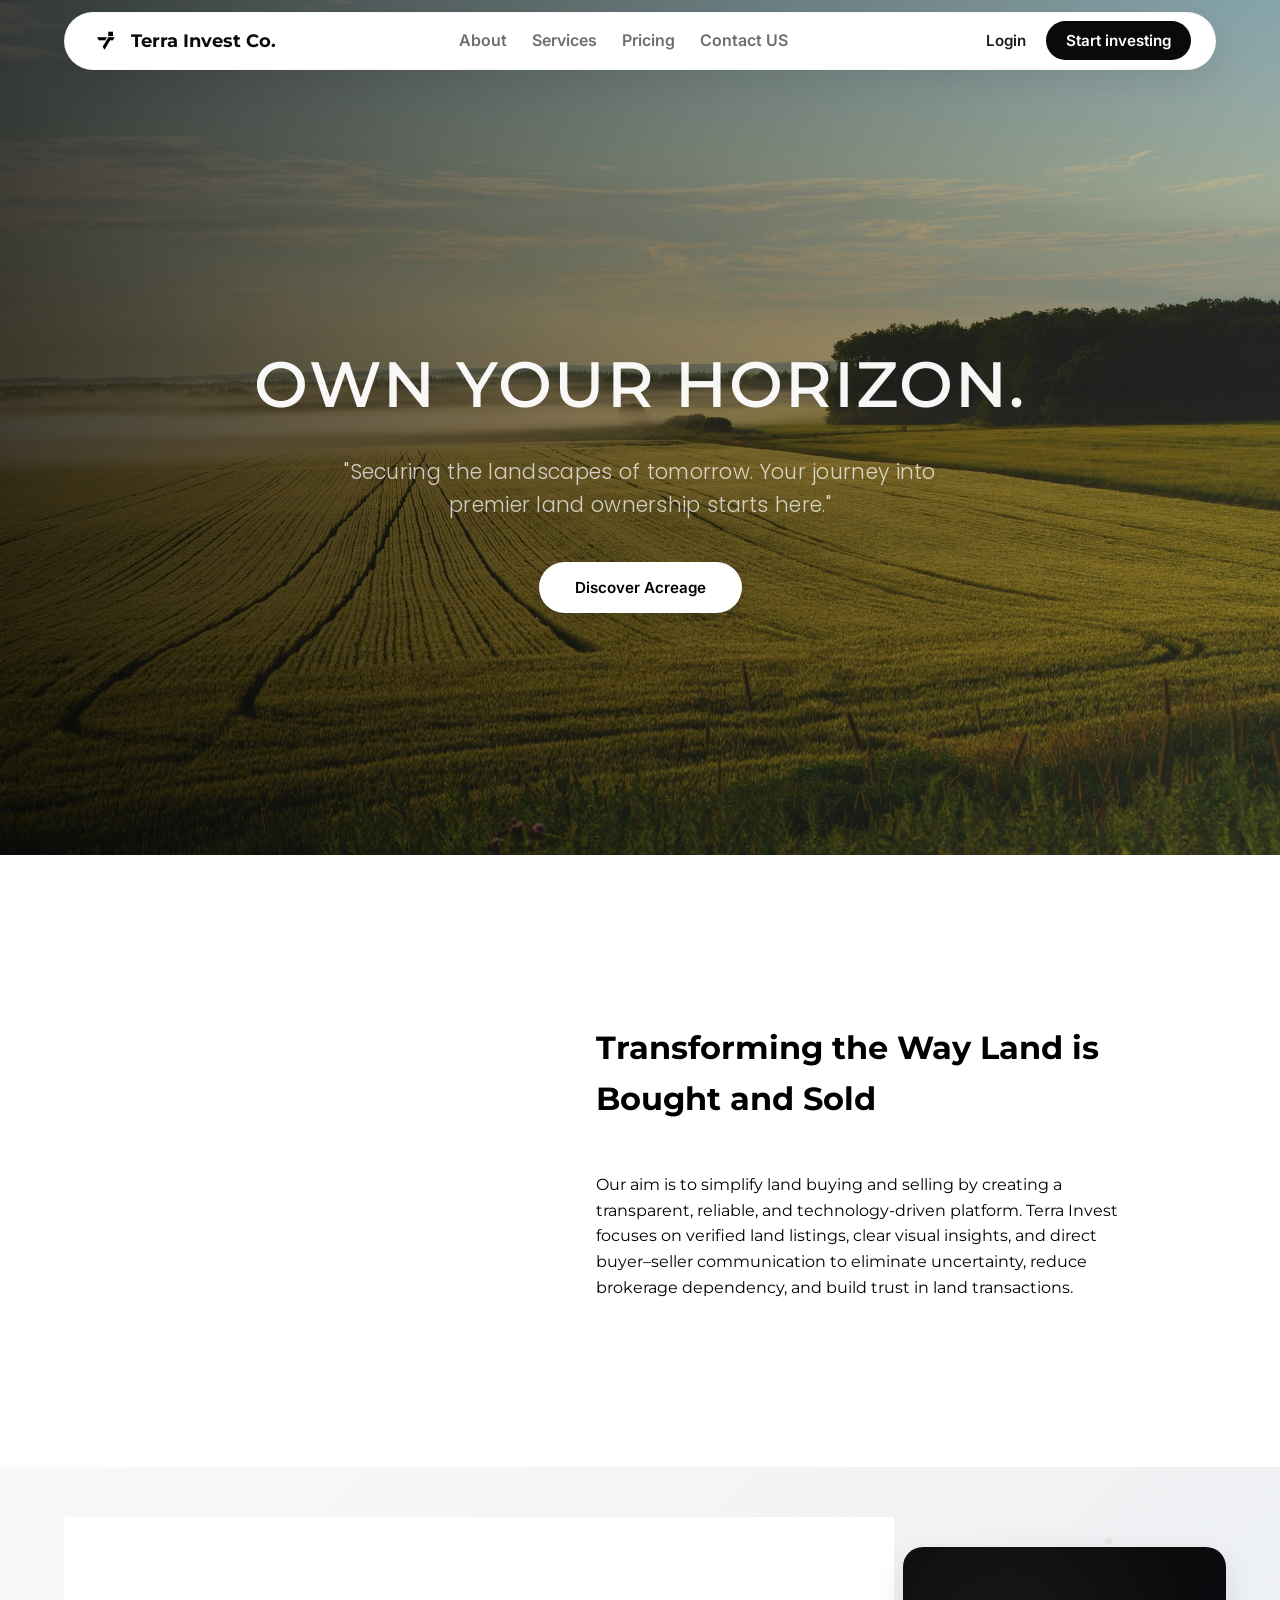
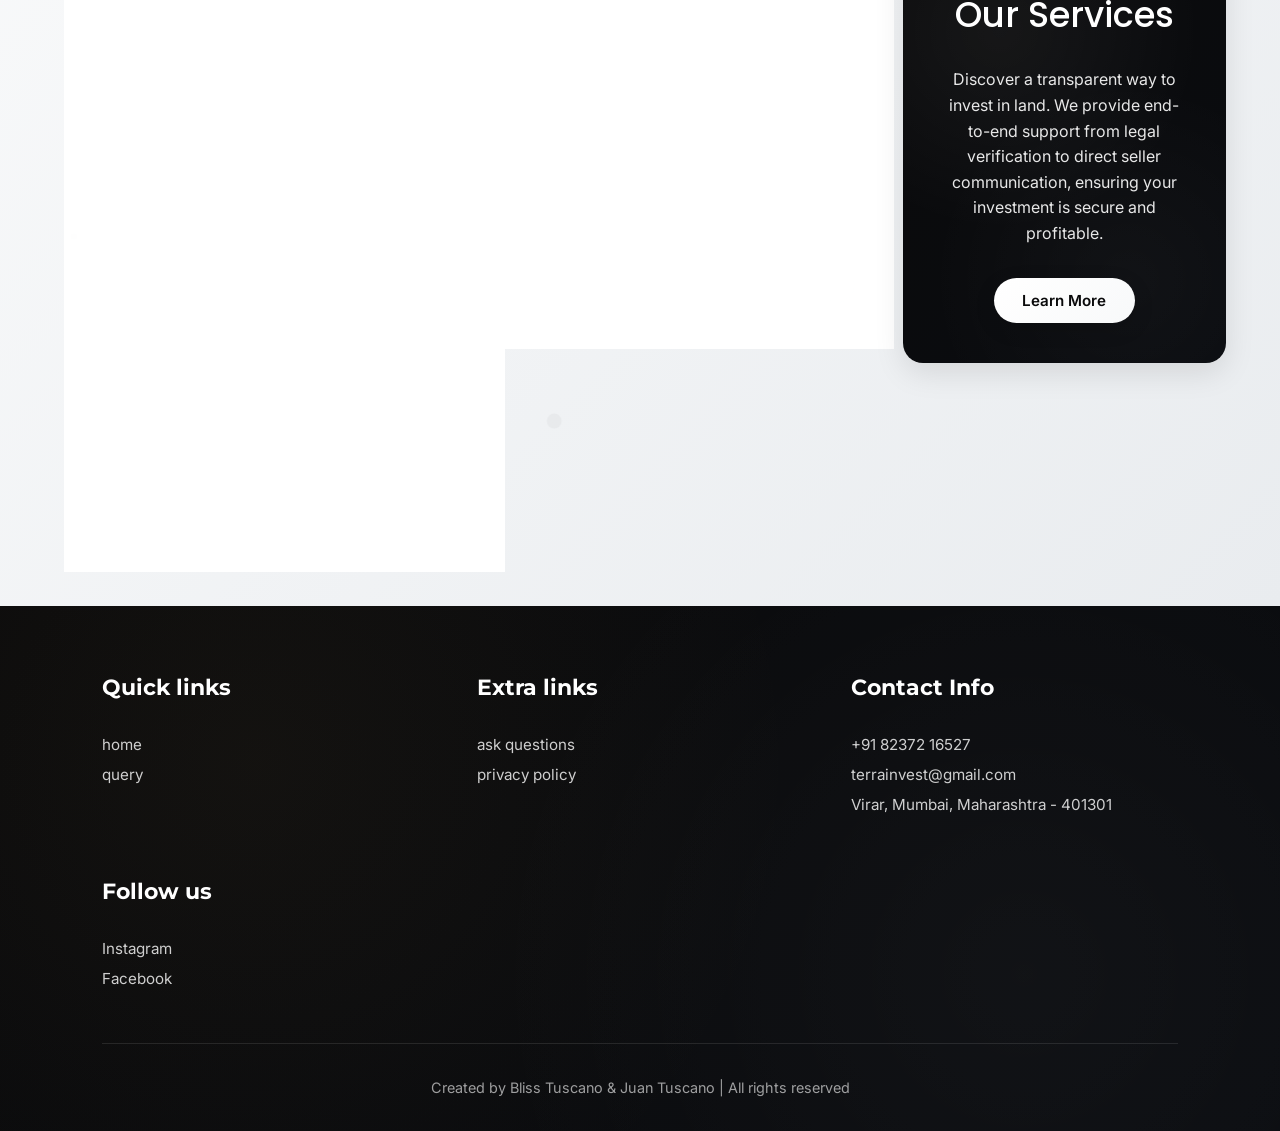
==== commit b6efb379: "Restore previous site typography and font imports" ====
--- a/index.html
+++ b/index.html
@@ -6,7 +6,7 @@
     <title>Terra Invest & Co.</title>
     <link rel="preconnect" href="https://fonts.googleapis.com">
     <link rel="preconnect" href="https://fonts.gstatic.com" crossorigin>
-    <link href="https://fonts.googleapis.com/css2?family=Cormorant+Garamond:wght@300;400;500;600;700&family=Outfit:wght@300;400;500;600&display=swap" rel="stylesheet">
+    <link href="https://fonts.googleapis.com/css2?family=Montserrat:wght@400;600;700;800&family=Inter:wght@300;400;500;600&family=Poppins:wght@100;200;300;400;500;600;700;800;900&display=swap" rel="stylesheet">
     <link rel="stylesheet" href="css/style.css">
     <script src="js/script.js"></script>
 
--- a/css/style.css
+++ b/css/style.css
@@ -11,7 +11,7 @@
 * { margin: 0; padding: 0; box-sizing: border-box; }
 
 body { 
-    font-family: 'Outfit', sans-serif; 
+    font-family: 'Inter', sans-serif; 
     line-height: 1.6; 
     background-color: #f2f0f0;
     margin: 0;
@@ -58,8 +58,8 @@
 .nav-logo img { height: 32px; width: auto; }
 
 .logo-text {
-    font-family: 'Cormorant Garamond', serif;
-    font-weight: 600;
+    font-family: 'Montserrat', sans-serif;
+    font-weight: 700;
     font-size: 1.1rem;
     color: var(--brand-dark);
 }
@@ -311,9 +311,9 @@
 }
 
 .main-display-title {
-    font-family: 'Cormorant Garamond', serif;
-    font-size: clamp(38px, 5vw, 56px);
-    font-weight: 600;
+    font-family: 'Montserrat', sans-serif;
+    font-size: clamp(2rem, 8vw, 4rem);
+    font-weight: 550;
     width: max-content;
     line-height: 0.95;
     letter-spacing: 2px;
@@ -322,7 +322,7 @@
 }
 
 .description-text {
-      font-family: 'Outfit', sans-serif;
+      font-family: "Poppins", sans-serif;
     font-size: clamp(1rem, 3vw, 1.3rem);
     letter-spacing: 0.3px;
     width: fit-content;
@@ -342,7 +342,7 @@
     border: none;
     padding: 16px 36px;
     border-radius: 100px;
-    font-family: 'Outfit', sans-serif;
+    font-family: 'Inter', sans-serif;
     font-weight: 600;
     font-size: 0.95rem;
     cursor: pointer;
@@ -392,8 +392,8 @@
         width: auto;
     }
     .logo-text {
-        font-family: 'Cormorant Garamond', serif;
-        font-weight: 600; /* Same as desktop */
+        font-family: 'Montserrat', sans-serif;
+        font-weight: 700; /* Same as desktop */
         font-size: 1rem;
         color: var(--brand-dark); /* Keep black text */
     }
@@ -427,7 +427,7 @@
     }
 
     .main-display-title {
-        font-size: clamp(38px, 5vw, 56px);
+        font-size: clamp(2.2rem, 12vw, 3.2rem);
         line-height: 1;
         letter-spacing: 1px;
         text-align: left;
@@ -509,8 +509,8 @@
     }
 
     .logo-text {
-        font-family: 'Cormorant Garamond', serif;
-        font-weight: 600; /* Same as desktop */
+        font-family: 'Montserrat', sans-serif;
+        font-weight: 700; /* Same as desktop */
         font-size: 0.9rem;
         color: var(--brand-dark); /* Keep black text */
     }
@@ -561,7 +561,7 @@
     }
 
     .main-display-title {
-        font-size: clamp(38px, 5vw, 56px);
+        font-size: clamp(2rem, 14vw, 2.8rem);
         letter-spacing: 0.5px;
         margin-top: 0;
     }
@@ -583,7 +583,7 @@
 .aim-wireframe {
   background-color: #ffffff;
   padding: 6rem 8%;
-  font-family: 'Outfit', sans-serif;
+  font-family: "Montserrat", sans-serif;
   color: #101a14;
   width: 100%;
 }
@@ -632,10 +632,8 @@
 }
 
 .title-box h1 {
-  font-family: 'Cormorant Garamond', serif;
   color: #000000;
-  font-size: clamp(38px, 5vw, 56px);
-  font-weight: 600;
+  font-size: 02rem;
   text-align: left;
   max-width: 100%;
   margin: 0 auto;
@@ -685,7 +683,7 @@
   }
 
   .title-box h1 {
-    font-size: clamp(38px, 5vw, 56px);
+    font-size: clamp(1.8rem, 7vw, 2.6rem);
   }
 
   .text-box p {
@@ -770,9 +768,9 @@
 }
 
 .service h3 {
-  font-family: 'Cormorant Garamond', serif;
+  font-family: 'Montserrat', sans-serif;
   font-size: 1.3rem;
-  font-weight: 600;
+  font-weight: 700;
   color: var(--brand-dark);
   margin-bottom: 1rem;
   position: relative;
@@ -785,7 +783,7 @@
 }
 
 .service p {
-  font-family: 'Outfit', sans-serif;
+  font-family: 'Inter', sans-serif;
   font-size: 0.95rem;
   line-height: 1.6;
   color: var(--text-muted);
@@ -829,9 +827,9 @@
 }
 
 .our-services-content h2 {
-  font-family: 'Cormorant Garamond', serif;
+  font-family: 'Poppins', sans-serif;
   font-size: clamp(1.8rem, 3vw, 2.2rem);
-  font-weight: 600;
+  font-weight: 500;
   margin-bottom: 1.5rem;
   color: white;
   position: relative;
@@ -840,7 +838,7 @@
 }
 
 .our-services-content p {
-  font-family: 'Outfit', sans-serif;
+  font-family: 'Inter', sans-serif;
   font-size: clamp(0.9rem, 1.5vw, 1rem);
   line-height: 1.6;
   margin-bottom: 2rem;
@@ -856,7 +854,7 @@
   border: none;
   padding: 0.8rem 1.8rem;
   border-radius: 50px;
-  font-family: 'Outfit', sans-serif;
+  font-family: 'Inter', sans-serif;
   font-size: 0.95rem;
   font-weight: 600;
   cursor: pointer;
@@ -972,9 +970,9 @@
 }
 
 .footer-section h3 {
-  font-family: 'Cormorant Garamond', serif;
+  font-family: 'Montserrat', sans-serif;
   font-size: 1.4rem;
-  font-weight: 600;
+  font-weight: 700;
   color: white;
   margin-bottom: 1.5rem;
   position: relative;
@@ -984,7 +982,7 @@
   display: block;
   color: rgba(255, 255, 255, 0.8);
   text-decoration: none;
-  font-family: 'Outfit', sans-serif;
+  font-family: 'Inter', sans-serif;
   font-size: 0.95rem;
   line-height: 2;
   transition: all 0.3s ease;
@@ -998,7 +996,7 @@
 
 .footer-section p {
   color: rgba(255, 255, 255, 0.8);
-  font-family: 'Outfit', sans-serif;
+  font-family: 'Inter', sans-serif;
   font-size: 0.95rem;
   line-height: 1.8;
   margin-bottom: 0.5rem;
@@ -1013,7 +1011,7 @@
 }
 
 .footer-bottom p {
-  font-family: 'Outfit', sans-serif;
+  font-family: 'Inter', sans-serif;
   font-size: 0.9rem;
   color: rgba(255, 255, 255, 0.6);
   margin: 0;
@@ -1128,9 +1126,9 @@
 }
 
 .modal-header h2 {
-  font-family: 'Cormorant Garamond', serif;
+  font-family: 'Montserrat', sans-serif;
   font-size: 1.5rem;
-  font-weight: 600;
+  font-weight: 700;
   color: var(--brand-dark);
   margin: 0;
 }
@@ -1166,7 +1164,7 @@
   padding: 12px 0;
   background: none;
   border: none;
-  font-family: 'Outfit', sans-serif;
+  font-family: 'Inter', sans-serif;
   font-size: 1rem;
   font-weight: 600;
   color: var(--text-muted);
@@ -1197,7 +1195,7 @@
   margin-bottom: 16px;
   padding: 12px 14px;
   border-radius: 10px;
-  font-family: 'Outfit', sans-serif;
+  font-family: 'Inter', sans-serif;
   font-size: 0.92rem;
   font-weight: 600;
 }
@@ -1221,7 +1219,7 @@
 .form-group label {
   display: block;
   margin-bottom: 8px;
-  font-family: 'Outfit', sans-serif;
+  font-family: 'Inter', sans-serif;
   font-size: 0.92rem;
   font-weight: 600;
   color: #262626;
@@ -1232,7 +1230,7 @@
   padding: 12px 16px;
   border: 2px solid #e5e5e5;
   border-radius: 8px;
-  font-family: 'Outfit', sans-serif;
+  font-family: 'Inter', sans-serif;
   font-size: 1rem;
   background: #fff;
   transition: border-color 0.3s ease, box-shadow 0.3s ease, background 0.3s ease;
@@ -1269,7 +1267,7 @@
   border: none;
   background: none;
   padding: 4px;
-  font-family: 'Outfit', sans-serif;
+  font-family: 'Inter', sans-serif;
   font-size: 0.9rem;
   font-weight: 600;
   color: var(--brand-dark);
@@ -1283,7 +1281,7 @@
 .field-error {
   min-height: 18px;
   margin: 8px 0 0;
-  font-family: 'Outfit', sans-serif;
+  font-family: 'Inter', sans-serif;
   font-size: 0.84rem;
   font-weight: 500;
   color: #dc2626;
@@ -1296,7 +1294,7 @@
 }
 
 .forgot-password-link {
-  font-family: 'Outfit', sans-serif;
+  font-family: 'Inter', sans-serif;
   font-size: 0.9rem;
   font-weight: 600;
   color: var(--brand-dark);
@@ -1315,7 +1313,7 @@
   color: white;
   border: none;
   border-radius: 8px;
-  font-family: 'Outfit', sans-serif;
+  font-family: 'Inter', sans-serif;
   font-size: 1rem;
   font-weight: 600;
   cursor: pointer;
@@ -1381,7 +1379,7 @@
   padding: 14px 16px;
   border-radius: 14px;
   box-shadow: 0 18px 40px rgba(15, 23, 42, 0.18);
-  font-family: 'Outfit', sans-serif;
+  font-family: 'Inter', sans-serif;
   font-size: 0.95rem;
   font-weight: 600;
   line-height: 1.45;
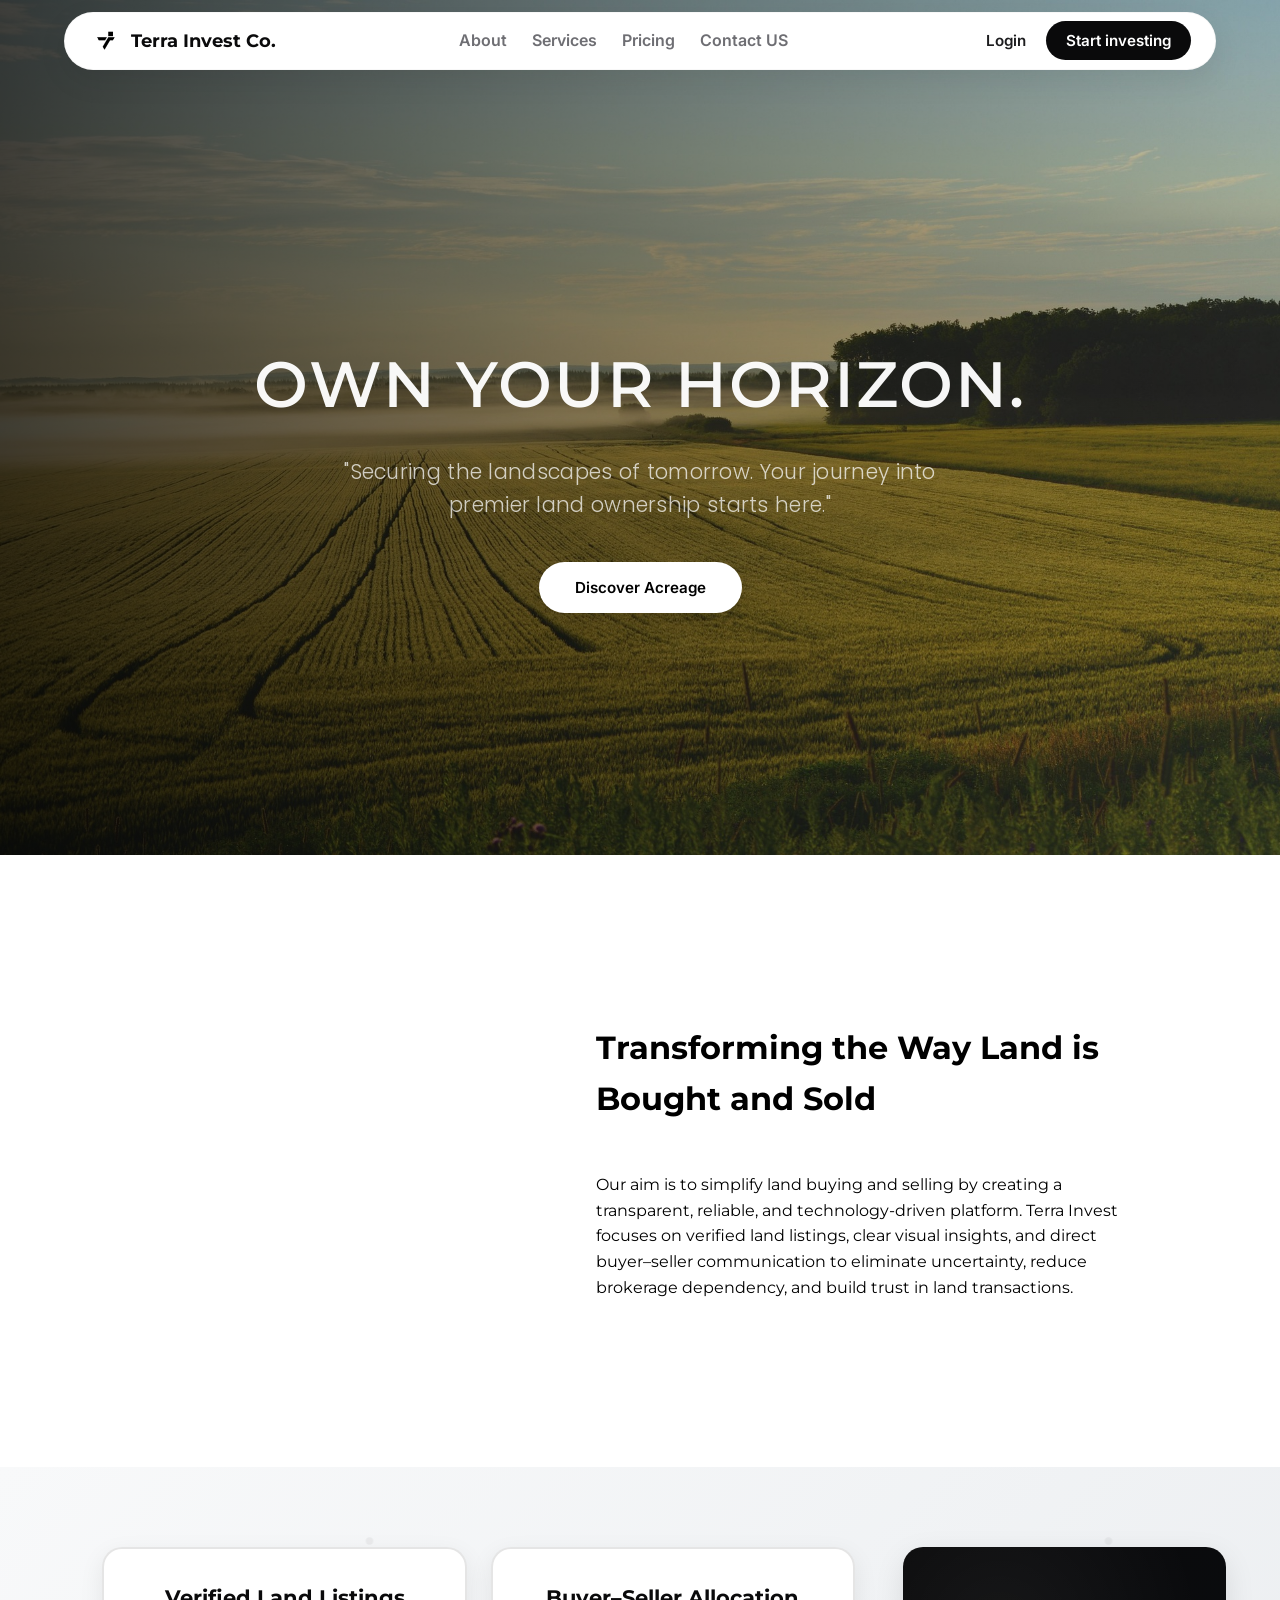
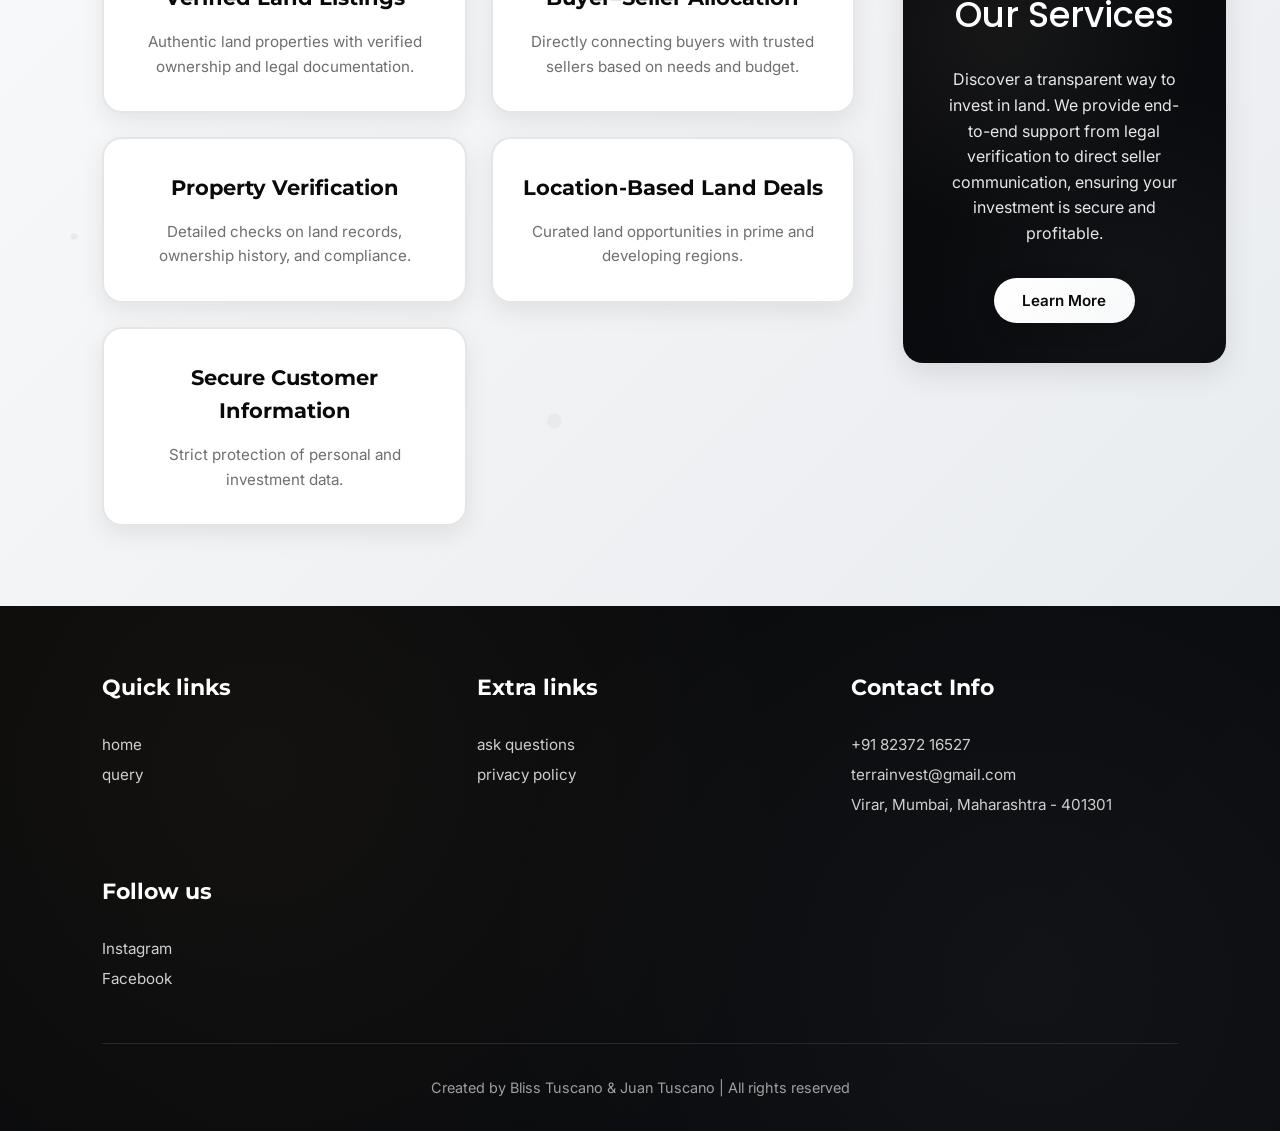
==== commit 4f12167b: "Add PHP contact page with DB-backed inquiry form" ====
--- a/index.html
+++ b/index.html
@@ -27,7 +27,7 @@
             <a href="#about" class="nav-item">About</a>
             <a href="#services" class="nav-item">Services</a>
             <a href="#pricing" class="nav-item">Pricing</a>
-            <a href="contact.html" class="nav-item">Contact US</a>
+            <a href="contact.php" class="nav-item">Contact US</a>
         </div>
 
         <div class="nav-actions">
@@ -144,12 +144,12 @@
             <h3>Quick links</h3>
             <!-- Fix: replace the placeholder link with the actual home page path. -->
             <a href="index.html">home</a>
-            <a href="contact.html">query</a>
+            <a href="contact.php">query</a>
         </div>
 
         <div class="footer-section">
             <h3>Extra links</h3>
-            <a href="contact.html">ask questions</a>
+            <a href="contact.php">ask questions</a>
             <a href="#">privacy policy</a>
         </div>
 
